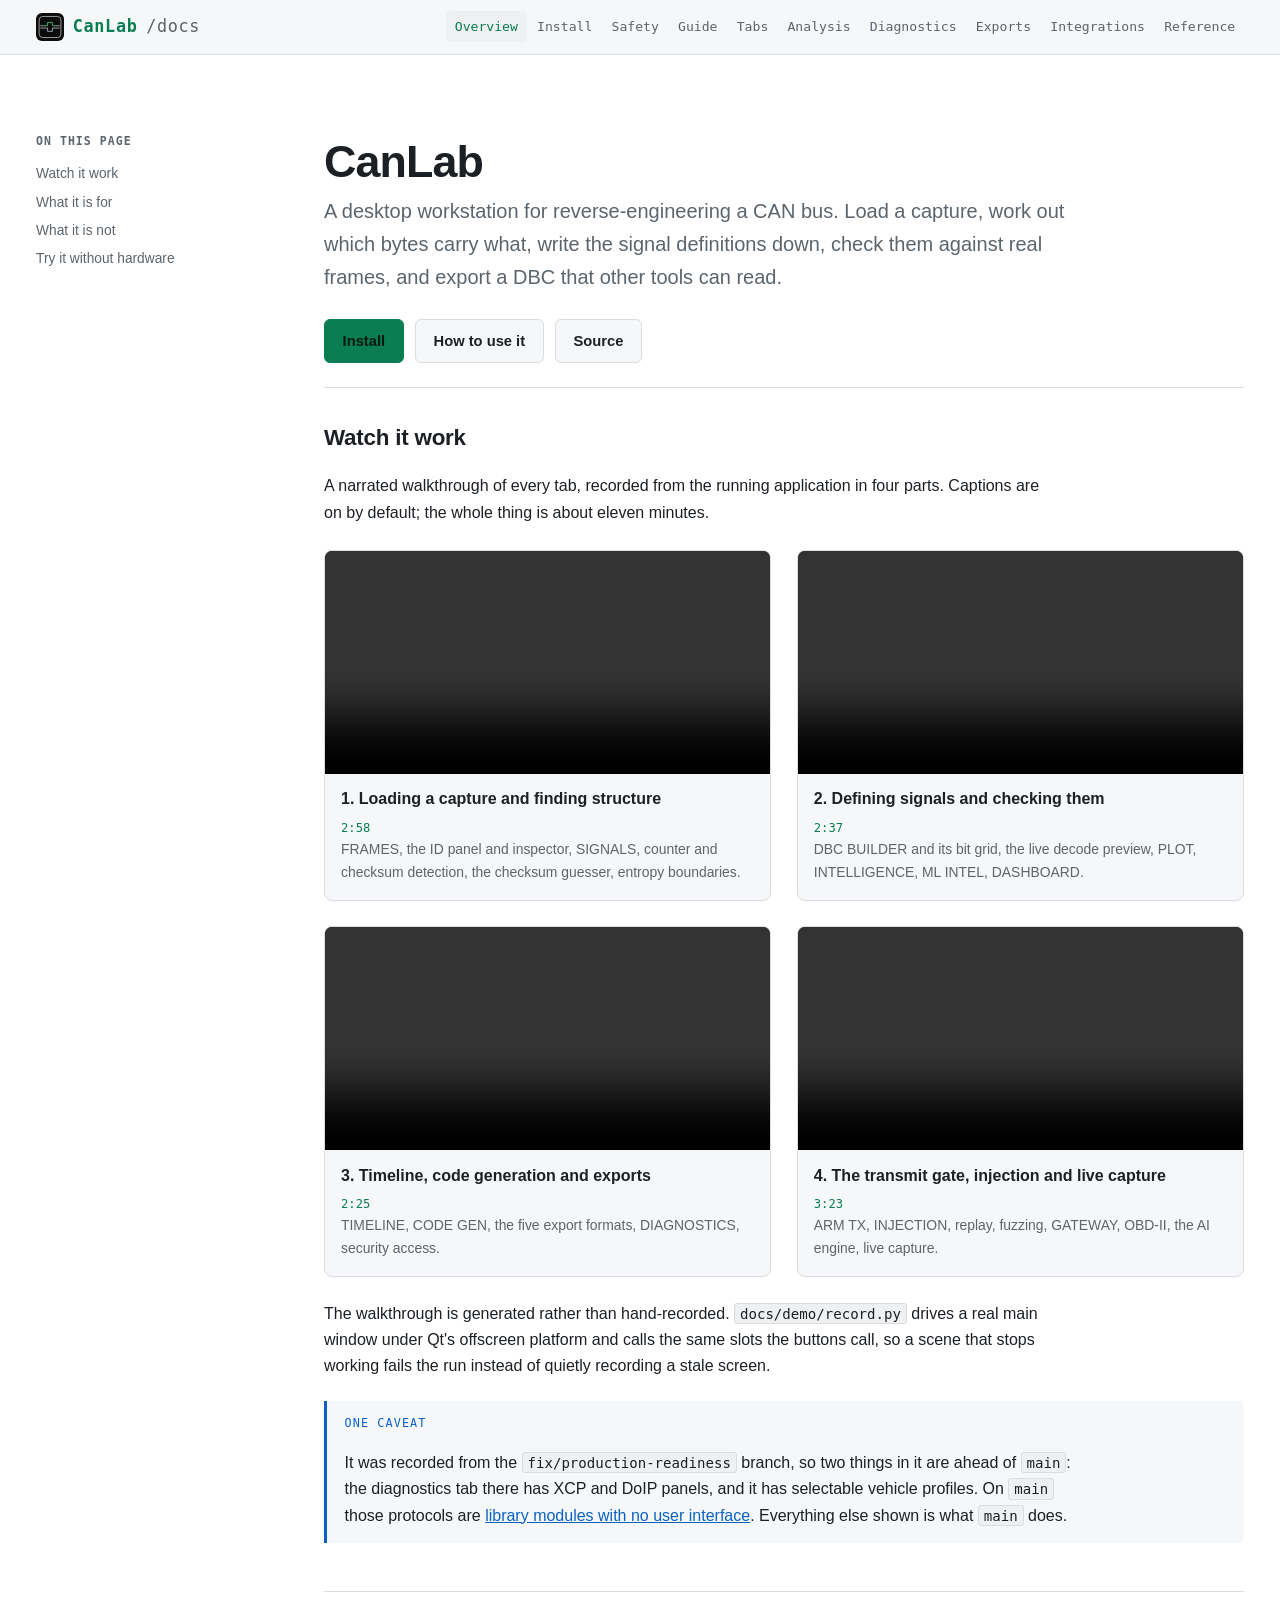
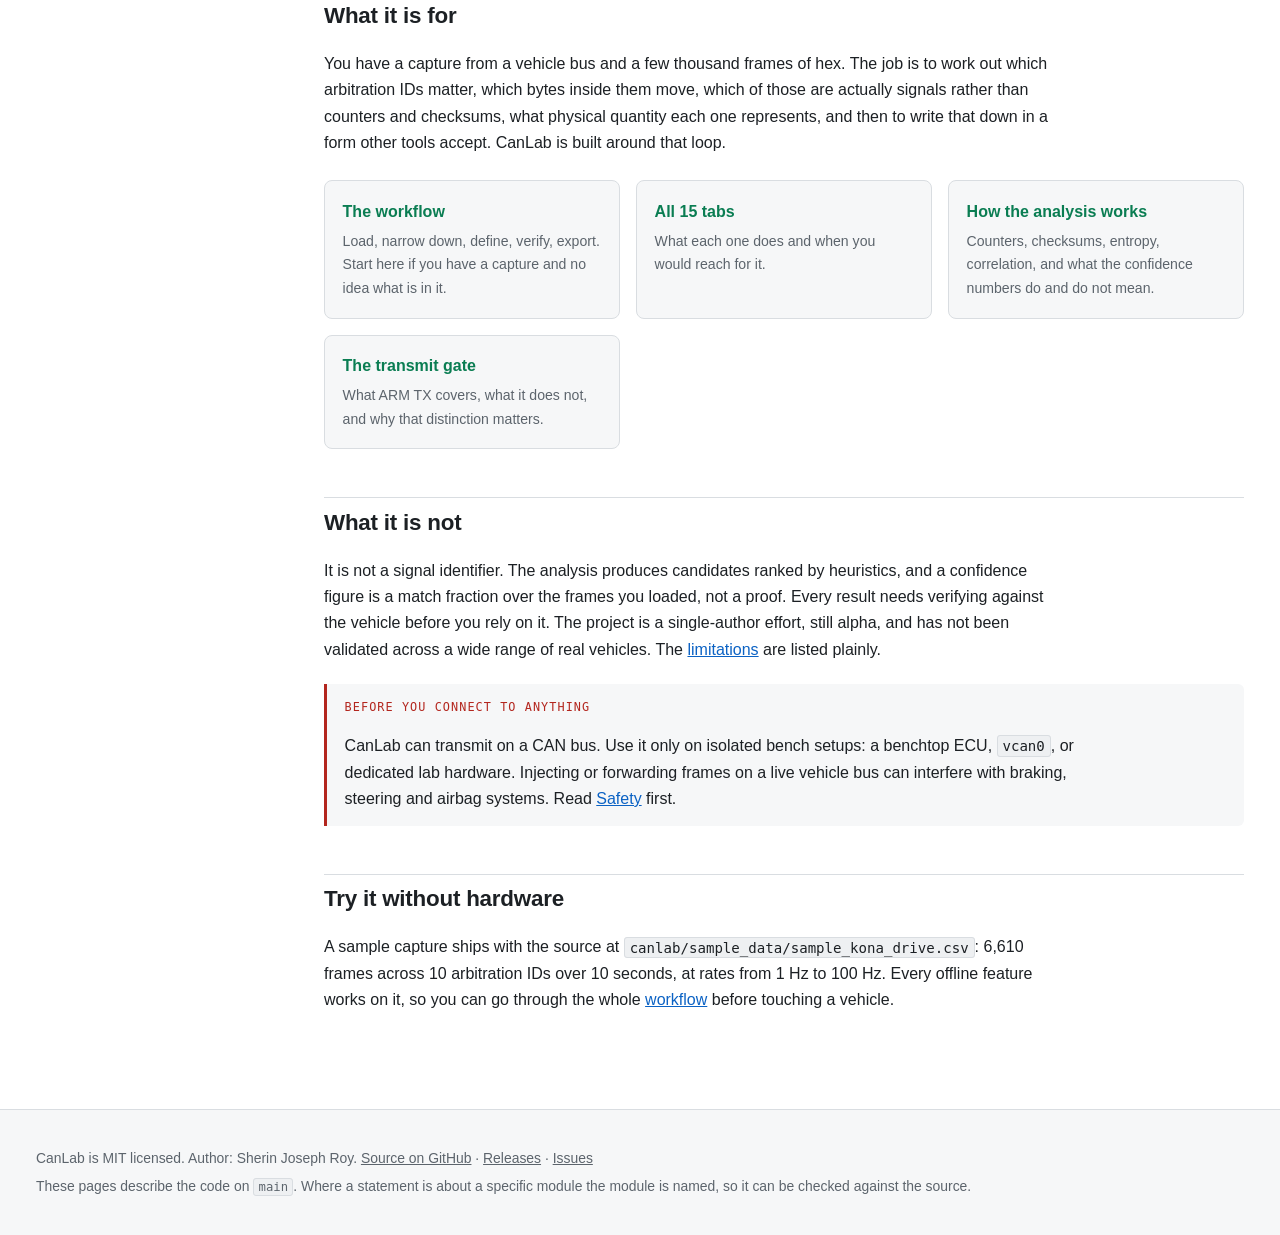
==== docs/index.html @ f18dfff3 "logo: the CanLab mark as app icon, site favicon and README header A differential pair inside a round" ====
<!doctype html>
<html lang="en">
<head>
<meta charset="utf-8">
<meta name="viewport" content="width=device-width, initial-scale=1">
<title>CanLab · CanLab</title>
<meta name="description" content="A desktop workstation for reverse-engineering a CAN bus: load a capture, find what the bytes mean, and export a DBC.">
<link rel="icon" href="assets/favicon.ico" sizes="16x16 24x24 32x32 48x48 64x64">
<link rel="icon" type="image/png" sizes="32x32" href="assets/favicon-32.png">
<link rel="icon" type="image/svg+xml" href="assets/favicon.svg">
<link rel="apple-touch-icon" href="assets/apple-touch-icon.png">
<link rel="stylesheet" href="assets/site.css">
</head>
<body>
<a class="skip" href="#main">Skip to content</a>
<header class="masthead">
  <div class="masthead-inner">
    <a class="brand" href="index.html"><img src="assets/logo.svg" alt="" width="28" height="28">CanLab<span>/docs</span></a>
    <nav aria-label="Sections"><a href="index.html" aria-current="page">Overview</a><a href="install.html">Install</a><a href="safety.html">Safety</a><a href="guide.html">Guide</a><a href="tabs.html">Tabs</a><a href="analysis.html">Analysis</a><a href="diagnostics.html">Diagnostics</a><a href="exports.html">Exports</a><a href="integrations.html">Integrations</a><a href="reference.html">Reference</a></nav>
  </div>
</header>
<div class="wrap">
  <div class="layout">
    <aside class="toc"><h2>On this page</h2><nav><a href="#watch-it-work">Watch it work</a><a href="#what-it-is-for">What it is for</a><a href="#what-it-is-not">What it is not</a><a href="#try-it-without-hardware">Try it without hardware</a></nav></aside>
    <main id="main">

<div class="hero">
  <h1>CanLab</h1>
  <p class="lede">A desktop workstation for reverse-engineering a CAN bus.
     Load a capture, work out which bytes carry what, write the signal
     definitions down, check them against real frames, and export a DBC that
     other tools can read.</p>
  <div class="cta">
    <a class="btn btn-primary" href="install.html">Install</a>
    <a class="btn" href="guide.html">How to use it</a>
    <a class="btn" href="https://github.com/Sherin-SEF-AI/CanLab">Source</a>
  </div>
</div>

<h2 id="watch-it-work">Watch it work</h2>
<p>A narrated walkthrough of every tab, recorded from the running application
   in four parts. Captions are on by default; the whole thing is about eleven
   minutes.</p>
<div class="video-grid"><div class="video-card">
  <video controls preload="metadata" poster="" playsinline>
    <source src="canlab-demo-part1-analysis.mp4" type="video/mp4">
    <track kind="captions" srclang="en" label="English" default
           src="canlab-demo-part1-analysis.vtt">
    Your browser cannot play this video.
    <a href="canlab-demo-part1-analysis.mp4">Download it instead</a>.
  </video>
  <div class="meta">
    <h3>1. Loading a capture and finding structure</h3>
    <p class="len">2:58</p>
    <p>FRAMES, the ID panel and inspector, SIGNALS, counter and checksum detection, the checksum guesser, entropy boundaries.</p>
  </div>
</div><div class="video-card">
  <video controls preload="metadata" poster="" playsinline>
    <source src="canlab-demo-part2-signals.mp4" type="video/mp4">
    <track kind="captions" srclang="en" label="English" default
           src="canlab-demo-part2-signals.vtt">
    Your browser cannot play this video.
    <a href="canlab-demo-part2-signals.mp4">Download it instead</a>.
  </video>
  <div class="meta">
    <h3>2. Defining signals and checking them</h3>
    <p class="len">2:37</p>
    <p>DBC BUILDER and its bit grid, the live decode preview, PLOT, INTELLIGENCE, ML INTEL, DASHBOARD.</p>
  </div>
</div><div class="video-card">
  <video controls preload="metadata" poster="" playsinline>
    <source src="canlab-demo-part3-outputs.mp4" type="video/mp4">
    <track kind="captions" srclang="en" label="English" default
           src="canlab-demo-part3-outputs.vtt">
    Your browser cannot play this video.
    <a href="canlab-demo-part3-outputs.mp4">Download it instead</a>.
  </video>
  <div class="meta">
    <h3>3. Timeline, code generation and exports</h3>
    <p class="len">2:25</p>
    <p>TIMELINE, CODE GEN, the five export formats, DIAGNOSTICS, security access.</p>
  </div>
</div><div class="video-card">
  <video controls preload="metadata" poster="" playsinline>
    <source src="canlab-demo-part4-transmitting.mp4" type="video/mp4">
    <track kind="captions" srclang="en" label="English" default
           src="canlab-demo-part4-transmitting.vtt">
    Your browser cannot play this video.
    <a href="canlab-demo-part4-transmitting.mp4">Download it instead</a>.
  </video>
  <div class="meta">
    <h3>4. The transmit gate, injection and live capture</h3>
    <p class="len">3:23</p>
    <p>ARM TX, INJECTION, replay, fuzzing, GATEWAY, OBD-II, the AI engine, live capture.</p>
  </div>
</div></div>
<p>The walkthrough is generated rather than hand-recorded.
   <code>docs/demo/record.py</code> drives a real main window under Qt's
   offscreen platform and calls the same slots the buttons call, so a scene
   that stops working fails the run instead of quietly recording a stale
   screen.</p>
<div class="note">
  <span class="callout-title">One caveat</span>
  <p>It was recorded from the <code>fix/production-readiness</code> branch, so
     two things in it are ahead of <code>main</code>: the diagnostics tab there
     has XCP and DoIP panels, and it has selectable vehicle profiles. On
     <code>main</code> those protocols are
     <a href="diagnostics.html#library-only-protocols">library modules with no
     user interface</a>. Everything else shown is what <code>main</code>
     does.</p>
</div>

<h2 id="what-it-is-for">What it is for</h2>
<p>You have a capture from a vehicle bus and a few thousand frames of hex. The
   job is to work out which arbitration IDs matter, which bytes inside them
   move, which of those are actually signals rather than counters and
   checksums, what physical quantity each one represents, and then to write
   that down in a form other tools accept. CanLab is built around that loop.</p>
<div class="cards">
  <a class="card" href="guide.html"><h3>The workflow</h3><p>Load, narrow down,
     define, verify, export. Start here if you have a capture and no idea what
     is in it.</p></a>
  <a class="card" href="tabs.html"><h3>All 15 tabs</h3><p>What each one does
     and when you would reach for it.</p></a>
  <a class="card" href="analysis.html"><h3>How the analysis works</h3>
     <p>Counters, checksums, entropy, correlation, and what the confidence
     numbers do and do not mean.</p></a>
  <a class="card" href="safety.html"><h3>The transmit gate</h3><p>What ARM TX
     covers, what it does not, and why that distinction matters.</p></a>
</div>

<h2 id="what-it-is-not">What it is not</h2>
<p>It is not a signal identifier. The analysis produces candidates ranked by
   heuristics, and a confidence figure is a match fraction over the frames you
   loaded, not a proof. Every result needs verifying against the vehicle before
   you rely on it. The project is a single-author effort, still alpha, and has
   not been validated across a wide range of real vehicles. The
   <a href="reference.html#limitations">limitations</a> are listed plainly.</p>

<div class="danger">
  <span class="callout-title">Before you connect to anything</span>
  <p>CanLab can transmit on a CAN bus. Use it only on isolated bench setups: a
     benchtop ECU, <code>vcan0</code>, or dedicated lab hardware. Injecting or
     forwarding frames on a live vehicle bus can interfere with braking,
     steering and airbag systems. Read <a href="safety.html">Safety</a>
     first.</p>
</div>

<h2 id="try-it-without-hardware">Try it without hardware</h2>
<p>A sample capture ships with the source at
   <code>canlab/sample_data/sample_kona_drive.csv</code>: 6,610 frames across
   10 arbitration IDs over 10 seconds, at rates from 1 Hz to 100 Hz. Every
   offline feature works on it, so you can go through the whole
   <a href="guide.html">workflow</a> before touching a vehicle.</p>

    </main>
  </div>
</div>
<footer>
  <div class="wrap">
    <p>CanLab is MIT licensed. Author: Sherin Joseph Roy.
       <a href="https://github.com/Sherin-SEF-AI/CanLab">Source on GitHub</a> ·
       <a href="https://github.com/Sherin-SEF-AI/CanLab/releases">Releases</a> ·
       <a href="https://github.com/Sherin-SEF-AI/CanLab/issues">Issues</a></p>
    <p>These pages describe the code on <code>main</code>. Where a statement is
       about a specific module the module is named, so it can be checked
       against the source.</p>
  </div>
</footer>
</body>
</html>
---- docs/assets/site.css ----
/* CanLab documentation site.
   Dark first, because the application is, with a light variant for anyone
   whose system asks for one. Generated pages; edit docs/site_src/build_site.py. */

:root {
  --bg:        #0d0d0d;
  --panel:     #141414;
  --panel-2:   #1a1a1a;
  --border:    #2a2a2a;
  --text:      #d8d8d8;
  --dim:       #8a8a8a;
  --green:     #00ff99;
  --amber:     #ffb000;
  --red:       #ff5555;
  --link:      #6fd7ff;
  --mono: ui-monospace, "SF Mono", "DejaVu Sans Mono", "Courier New", monospace;
  --sans: -apple-system, BlinkMacSystemFont, "Segoe UI", Roboto, "Helvetica Neue", Arial, sans-serif;
  --measure: 46rem;
}

@media (prefers-color-scheme: light) {
  :root {
    --bg:      #ffffff;
    --panel:   #f6f7f8;
    --panel-2: #eef0f2;
    --border:  #d9dde1;
    --text:    #1c2024;
    --dim:     #5c646c;
    --green:   #0a7d52;
    --amber:   #8a5a00;
    --red:     #b3261e;
    --link:    #0b62c4;
  }
}

* { box-sizing: border-box; }

html { scroll-behavior: smooth; }
@media (prefers-reduced-motion: reduce) { html { scroll-behavior: auto; } }

body {
  margin: 0;
  background: var(--bg);
  color: var(--text);
  font-family: var(--sans);
  font-size: 16px;
  line-height: 1.65;
  -webkit-text-size-adjust: 100%;
}

/* ── Skip link ─────────────────────────────────────────────────────────── */
.skip {
  position: absolute; left: -9999px; top: 0;
  background: var(--green); color: #000; padding: .6rem 1rem; z-index: 100;
}
.skip:focus { left: 0; }

/* ── Masthead ──────────────────────────────────────────────────────────── */
.masthead {
  border-bottom: 1px solid var(--border);
  background: var(--panel);
  position: sticky; top: 0; z-index: 20;
}
.masthead-inner {
  max-width: 78rem; margin: 0 auto;
  display: flex; align-items: center; gap: 1rem; flex-wrap: wrap;
  padding: .7rem 1.25rem;
}
.brand {
  font-family: var(--mono); font-weight: 700; font-size: 1.05rem;
  color: var(--green); text-decoration: none; letter-spacing: .04em;
}
.brand { display: inline-flex; align-items: center; gap: .55rem; }
.brand img { border-radius: 6px; display: block; }
.brand span { color: var(--dim); font-weight: 400; }
.masthead nav { display: flex; gap: .1rem; flex-wrap: wrap; margin-left: auto; }
.masthead nav a {
  color: var(--dim); text-decoration: none;
  font-size: .82rem; font-family: var(--mono);
  padding: .3rem .55rem; border-radius: 4px; white-space: nowrap;
}
.masthead nav a:hover { color: var(--text); background: var(--panel-2); }
.masthead nav a[aria-current="page"] { color: var(--green); background: var(--panel-2); }

/* ── Layout ────────────────────────────────────────────────────────────── */
.wrap { max-width: 78rem; margin: 0 auto; padding: 0 1.25rem; }
.layout { display: grid; grid-template-columns: 15rem minmax(0, 1fr); gap: 3rem; align-items: start; }
@media (max-width: 60rem) { .layout { grid-template-columns: 1fr; gap: 1rem; } }

.toc {
  position: sticky; top: 4.2rem; padding: 2rem 0;
  font-size: .86rem; max-height: calc(100vh - 5rem); overflow-y: auto;
}
@media (max-width: 60rem) {
  .toc { position: static; max-height: none; padding: 1rem 0 0; border-bottom: 1px solid var(--border); }
}
.toc h2 {
  font-size: .72rem; text-transform: uppercase; letter-spacing: .09em;
  color: var(--dim); margin: 0 0 .6rem; font-family: var(--mono);
}
.toc a { display: block; color: var(--dim); text-decoration: none; padding: .18rem 0; }
.toc a:hover { color: var(--green); }

main { padding: 2rem 0 5rem; min-width: 0; }

/* ── Type ──────────────────────────────────────────────────────────────── */
h1 { font-size: 2.1rem; line-height: 1.2; margin: 0 0 .4rem; letter-spacing: -.02em; }
h2 {
  font-size: 1.4rem; margin: 3rem 0 .8rem; padding-top: .4rem;
  border-top: 1px solid var(--border); letter-spacing: -.01em;
}
h2:first-of-type { border-top: none; margin-top: 1.6rem; }
h3 { font-size: 1.05rem; margin: 1.8rem 0 .5rem; }
p, li { max-width: var(--measure); }
.lede { font-size: 1.12rem; color: var(--dim); max-width: var(--measure); margin: 0 0 1.6rem; }
a { color: var(--link); }
a:hover { text-decoration-thickness: 2px; }
code {
  font-family: var(--mono); font-size: .88em;
  background: var(--panel-2); padding: .12em .35em; border-radius: 3px;
  border: 1px solid var(--border); word-break: break-word;
}
pre {
  background: var(--panel); border: 1px solid var(--border); border-radius: 6px;
  padding: .9rem 1.1rem; overflow-x: auto; font-size: .86rem; line-height: 1.55;
}
pre code { background: none; border: none; padding: 0; font-size: inherit; }
kbd {
  font-family: var(--mono); font-size: .82em; background: var(--panel-2);
  border: 1px solid var(--border); border-bottom-width: 2px;
  border-radius: 4px; padding: .1em .4em;
}

/* ── Tables ────────────────────────────────────────────────────────────── */
.table-scroll { overflow-x: auto; margin: 1rem 0; }
table { border-collapse: collapse; width: 100%; font-size: .9rem; }
th, td { text-align: left; padding: .55rem .7rem; border-bottom: 1px solid var(--border); vertical-align: top; }
th { color: var(--dim); font-weight: 600; font-size: .78rem; text-transform: uppercase; letter-spacing: .05em; white-space: nowrap; }
tbody tr:hover { background: var(--panel); }
td code { white-space: nowrap; }

/* ── Callouts ──────────────────────────────────────────────────────────── */
.note, .warn, .danger {
  border-left: 3px solid var(--border); background: var(--panel);
  padding: .85rem 1.1rem; margin: 1.3rem 0; border-radius: 0 6px 6px 0;
}
.note   { border-left-color: var(--link); }
.warn   { border-left-color: var(--amber); }
.danger { border-left-color: var(--red); }
.note > :first-child, .warn > :first-child, .danger > :first-child { margin-top: 0; }
.note > :last-child, .warn > :last-child, .danger > :last-child { margin-bottom: 0; }
.callout-title {
  font-family: var(--mono); font-size: .74rem; text-transform: uppercase;
  letter-spacing: .09em; display: block; margin-bottom: .35rem;
}
.note .callout-title   { color: var(--link); }
.warn .callout-title   { color: var(--amber); }
.danger .callout-title { color: var(--red); }

/* ── Hero ──────────────────────────────────────────────────────────────── */
.hero { padding: 3rem 0 1rem; border-bottom: 1px solid var(--border); }
.hero h1 { font-size: 2.8rem; }
@media (max-width: 40rem) { .hero h1 { font-size: 2rem; } }
.hero .lede { font-size: 1.25rem; max-width: 48rem; }
.badges { display: flex; gap: .4rem; flex-wrap: wrap; margin: 1.2rem 0; }
.badges img { height: 20px; }
.cta { display: flex; gap: .7rem; flex-wrap: wrap; margin: 1.6rem 0 .5rem; }
.btn {
  display: inline-block; padding: .55rem 1.1rem; border-radius: 6px;
  text-decoration: none; font-size: .92rem; font-weight: 600;
  border: 1px solid var(--border); color: var(--text); background: var(--panel);
}
.btn:hover { border-color: var(--green); color: var(--green); }
.btn-primary { background: var(--green); color: #041a11; border-color: var(--green); }
.btn-primary:hover { filter: brightness(1.1); color: #041a11; }

/* ── Media ─────────────────────────────────────────────────────────────── */
figure { margin: 1.5rem 0; }
video, img { max-width: 100%; height: auto; display: block; border-radius: 6px; }
video { background: #000; border: 1px solid var(--border); width: 100%; }
figcaption { font-size: .85rem; color: var(--dim); margin-top: .5rem; max-width: var(--measure); }

.video-grid { display: grid; grid-template-columns: repeat(auto-fit, minmax(21rem, 1fr)); gap: 1.6rem; margin: 1.5rem 0; }
@media (max-width: 46rem) { .video-grid { grid-template-columns: 1fr; } }
.video-card { border: 1px solid var(--border); border-radius: 8px; overflow: hidden; background: var(--panel); }
.video-card video { border: none; border-radius: 0; }
.video-card .meta { padding: .8rem 1rem 1rem; }
.video-card h3 { margin: 0 0 .3rem; font-size: 1rem; }
.video-card p { font-size: .87rem; color: var(--dim); margin: 0; max-width: none; }
.video-card .len { font-family: var(--mono); font-size: .76rem; color: var(--green); }

/* ── Cards ─────────────────────────────────────────────────────────────── */
.cards { display: grid; grid-template-columns: repeat(auto-fit, minmax(15rem, 1fr)); gap: 1rem; margin: 1.5rem 0; }
.card {
  border: 1px solid var(--border); border-radius: 8px; padding: 1.1rem;
  background: var(--panel); text-decoration: none; color: inherit; display: block;
}
.card:hover { border-color: var(--green); }
.card h3 { margin: 0 0 .3rem; font-size: 1rem; color: var(--green); }
.card p { margin: 0; font-size: .88rem; color: var(--dim); max-width: none; }

/* ── Steps ─────────────────────────────────────────────────────────────── */
ol.steps { counter-reset: step; list-style: none; padding: 0; }
ol.steps > li {
  counter-increment: step; position: relative;
  padding: 0 0 1.4rem 2.6rem; margin: 0;
  border-left: 1px solid var(--border); max-width: none;
}
ol.steps > li:last-child { border-left-color: transparent; padding-bottom: 0; }
ol.steps > li::before {
  content: counter(step); position: absolute; left: -.85rem; top: 0;
  width: 1.7rem; height: 1.7rem; border-radius: 50%;
  background: var(--panel-2); border: 1px solid var(--border); color: var(--green);
  font-family: var(--mono); font-size: .8rem; display: grid; place-items: center;
}
ol.steps > li > :first-child { margin-top: 0; }
ol.steps h3 { margin-top: 0; }

/* ── Footer ────────────────────────────────────────────────────────────── */
footer {
  border-top: 1px solid var(--border); background: var(--panel);
  padding: 2rem 0; font-size: .87rem; color: var(--dim);
}
footer a { color: var(--dim); }
footer .wrap > p { max-width: none; margin: .3rem 0; }

.status {
  font-family: var(--mono); font-size: .76rem; color: var(--amber);
  border: 1px solid var(--amber); border-radius: 4px; padding: .1rem .45rem;
  display: inline-block; vertical-align: middle;
}
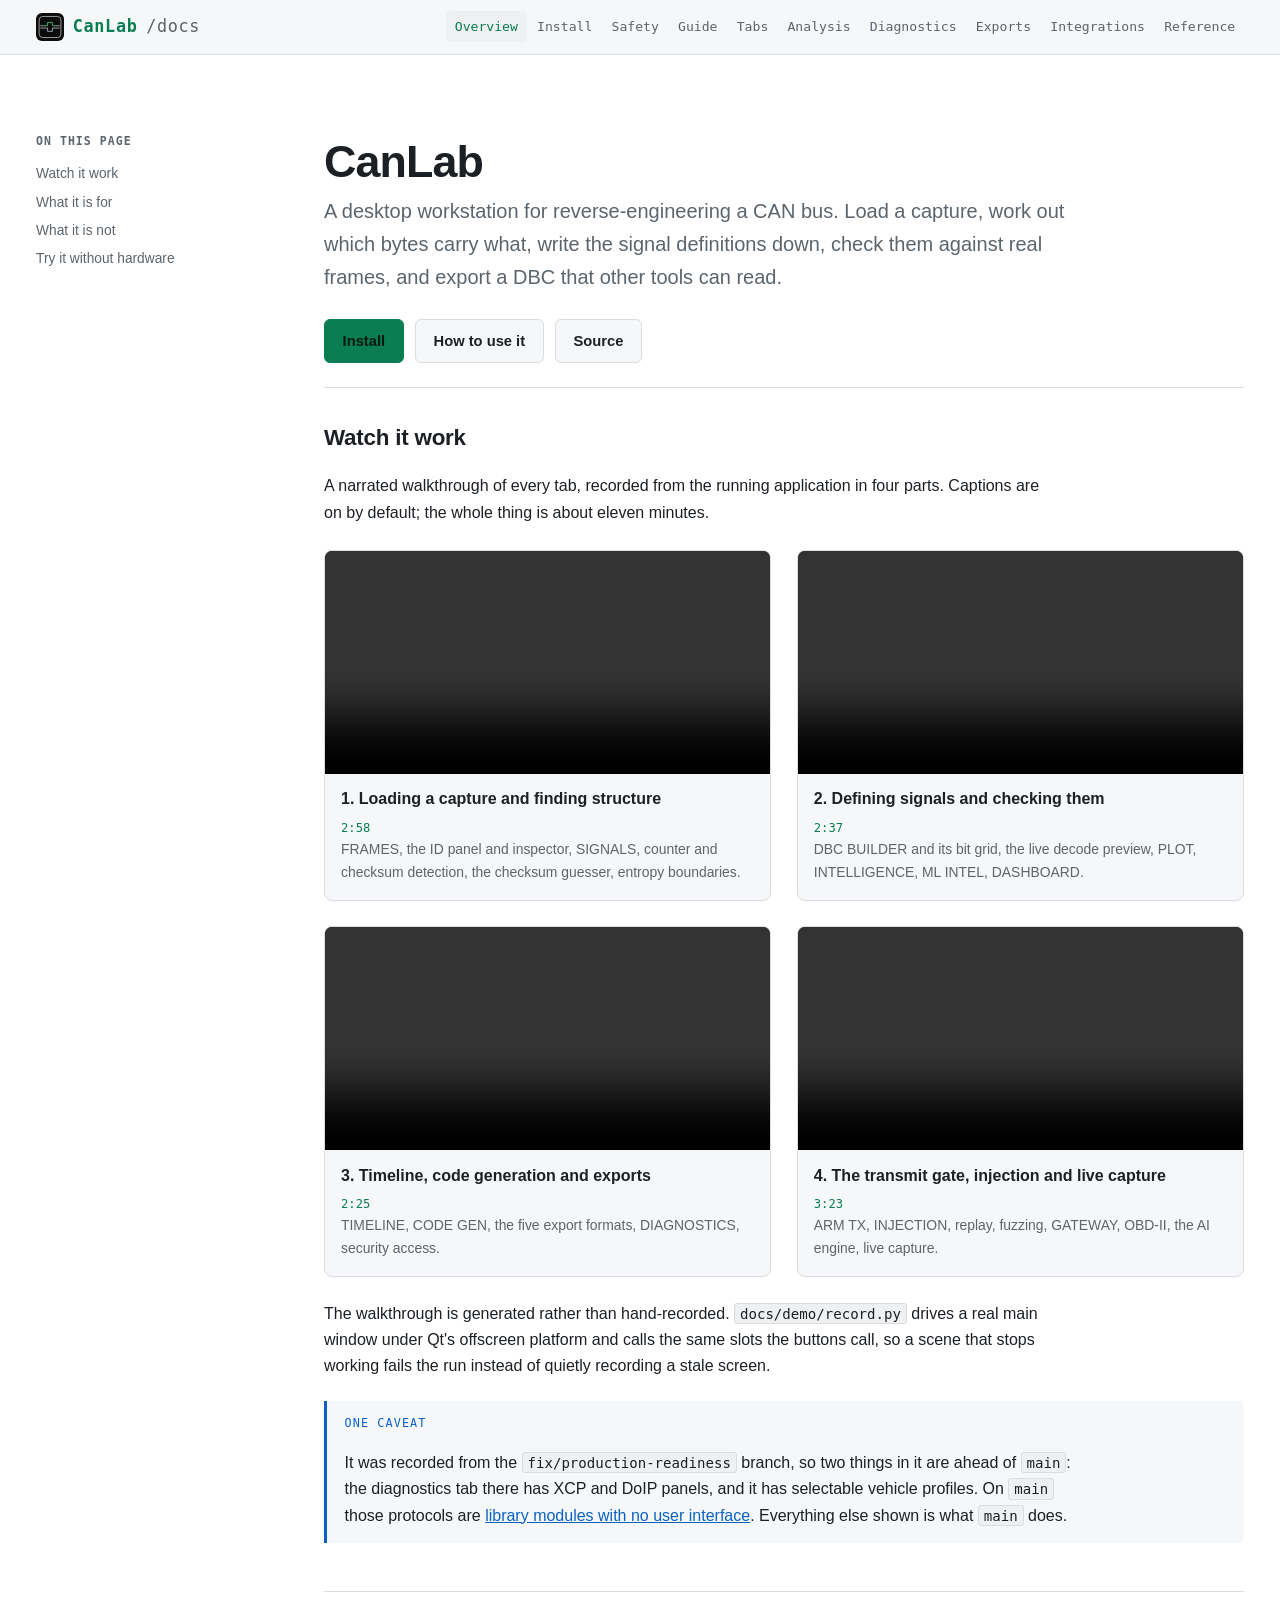
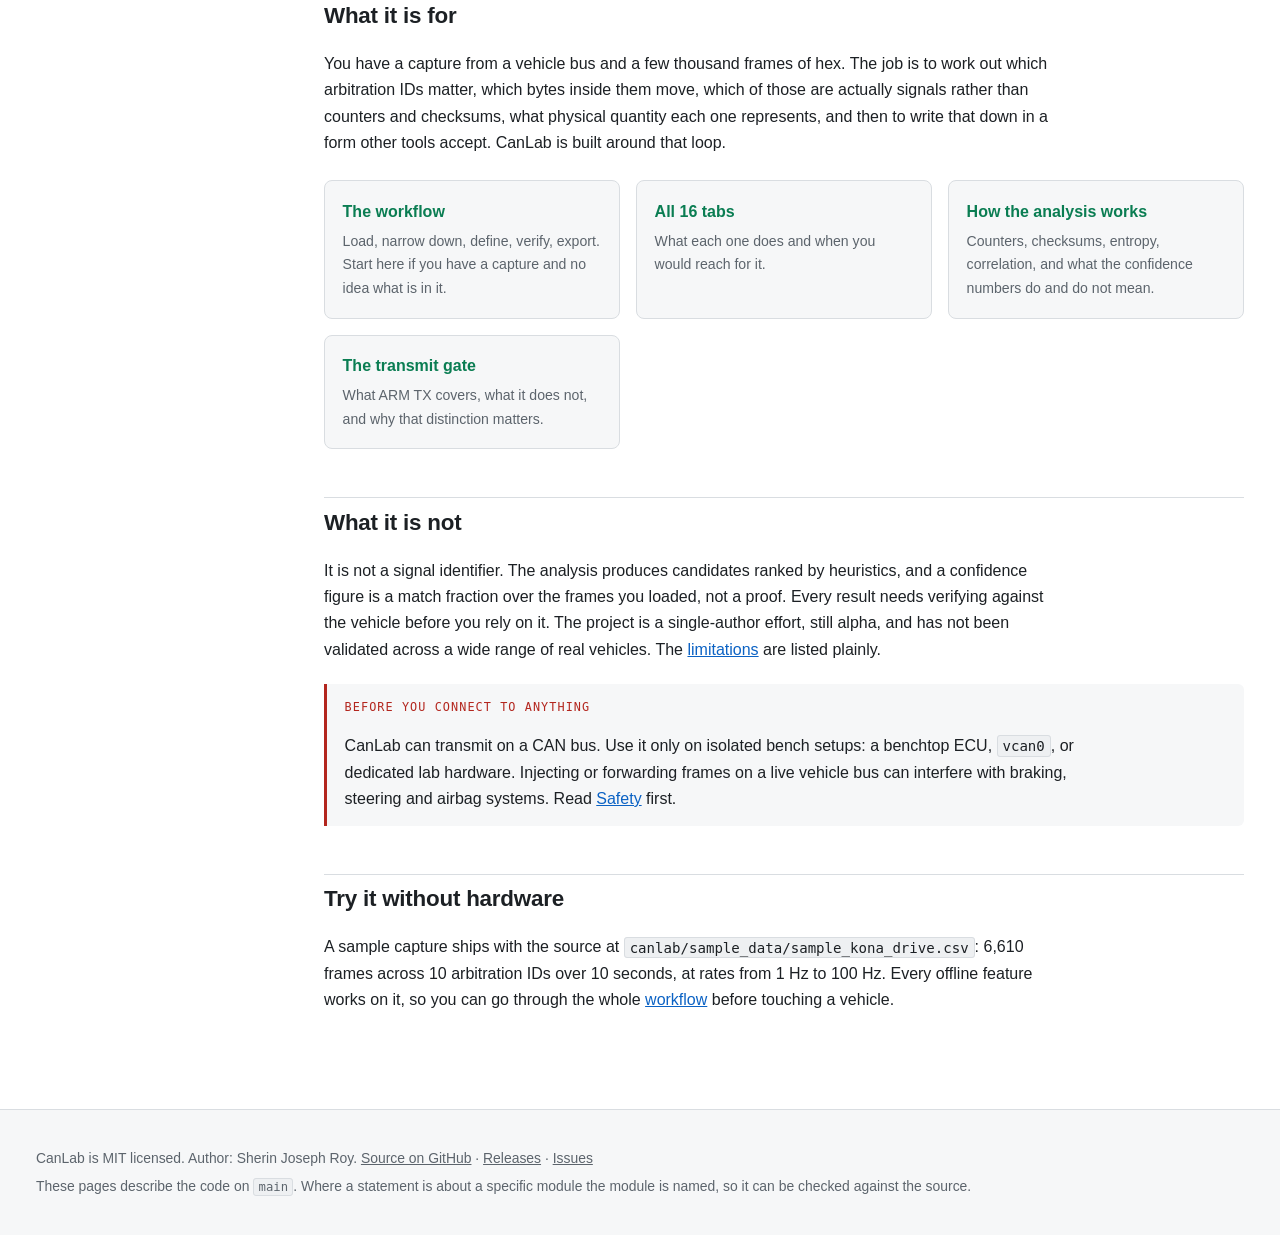
==== commit 4a10d273: "docs: bring the documentation site up to the current feature set The site still described fifteen ta" ====
--- a/docs/index.html
+++ b/docs/index.html
@@ -120,7 +120,7 @@
   <a class="card" href="guide.html"><h3>The workflow</h3><p>Load, narrow down,
      define, verify, export. Start here if you have a capture and no idea what
      is in it.</p></a>
-  <a class="card" href="tabs.html"><h3>All 15 tabs</h3><p>What each one does
+  <a class="card" href="tabs.html"><h3>All 16 tabs</h3><p>What each one does
      and when you would reach for it.</p></a>
   <a class="card" href="analysis.html"><h3>How the analysis works</h3>
      <p>Counters, checksums, entropy, correlation, and what the confidence
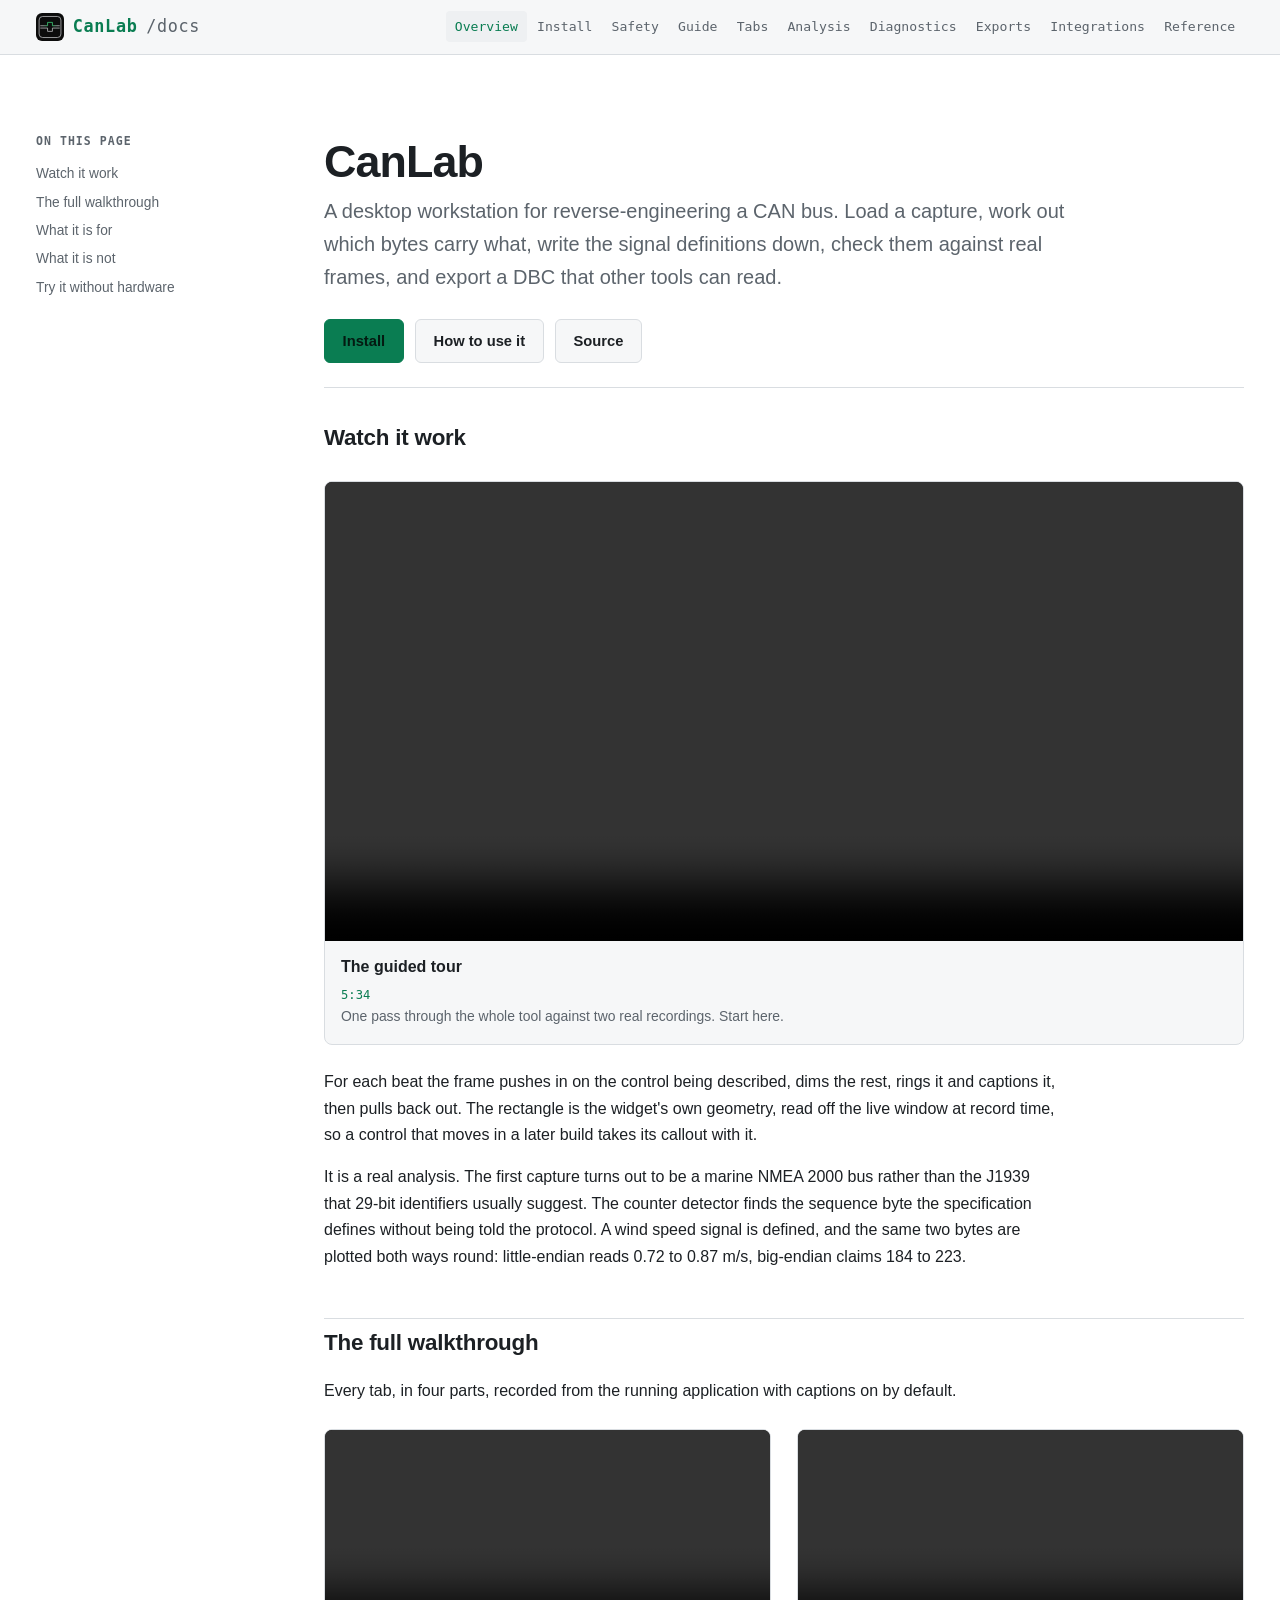
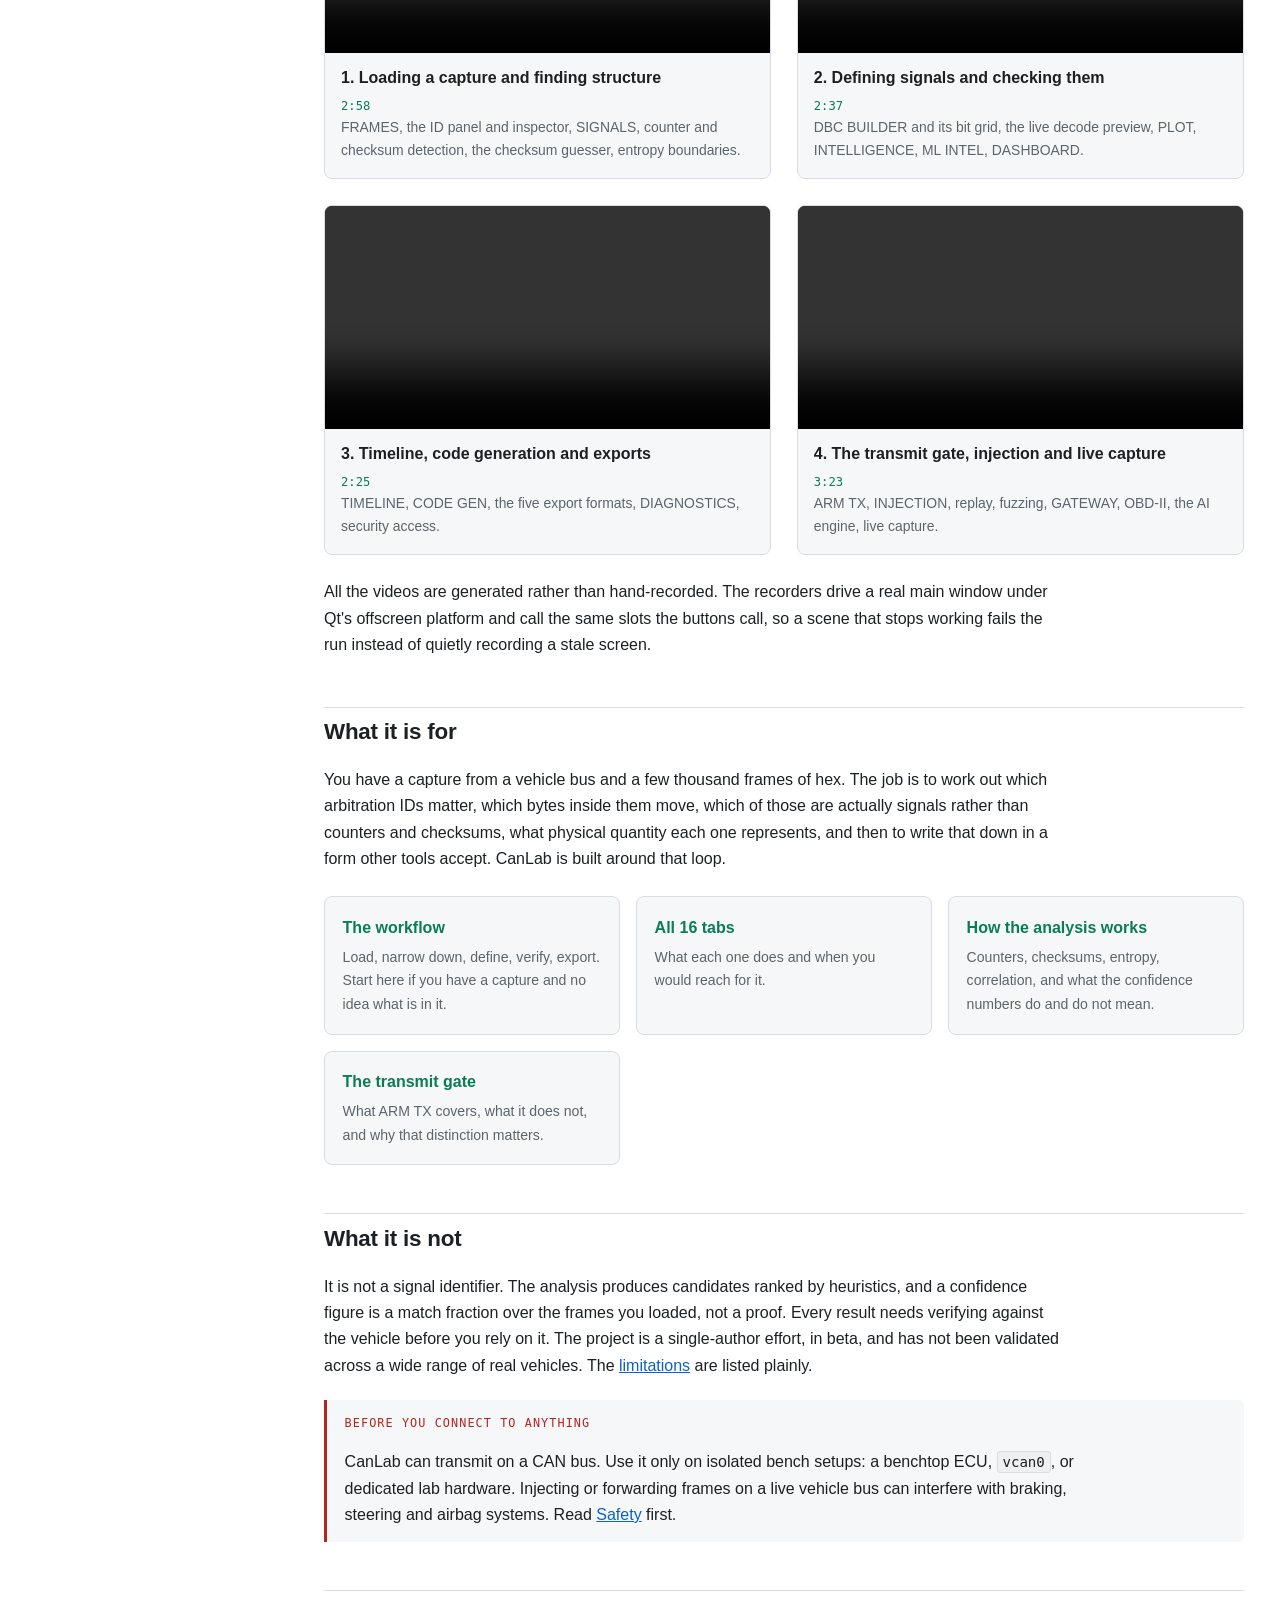
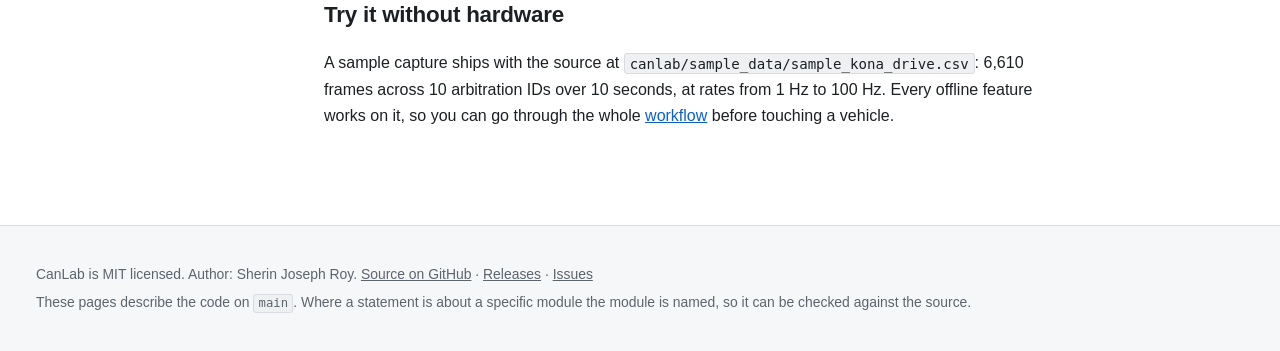
==== commit 85d10720: "docs: a guided tour that points at things, and the README and site brought up to date The tour is on" ====
--- a/docs/index.html
+++ b/docs/index.html
@@ -21,7 +21,7 @@
 </header>
 <div class="wrap">
   <div class="layout">
-    <aside class="toc"><h2>On this page</h2><nav><a href="#watch-it-work">Watch it work</a><a href="#what-it-is-for">What it is for</a><a href="#what-it-is-not">What it is not</a><a href="#try-it-without-hardware">Try it without hardware</a></nav></aside>
+    <aside class="toc"><h2>On this page</h2><nav><a href="#watch-it-work">Watch it work</a><a href="#the-full-walkthrough">The full walkthrough</a><a href="#what-it-is-for">What it is for</a><a href="#what-it-is-not">What it is not</a><a href="#try-it-without-hardware">Try it without hardware</a></nav></aside>
     <main id="main">
 
 <div class="hero">
@@ -38,9 +38,35 @@
 </div>
 
 <h2 id="watch-it-work">Watch it work</h2>
-<p>A narrated walkthrough of every tab, recorded from the running application
-   in four parts. Captions are on by default; the whole thing is about eleven
-   minutes.</p>
+<div class="video-card video-feature">
+  <video controls preload="metadata" playsinline>
+    <source src="canlab-tour.mp4" type="video/mp4">
+    <track kind="captions" srclang="en" label="English" default
+           src="canlab-tour.vtt">
+    Your browser cannot play this video.
+    <a href="canlab-tour.mp4">Download it instead</a>.
+  </video>
+  <div class="meta">
+    <h3>The guided tour</h3>
+    <p class="len">5:34</p>
+    <p>One pass through the whole tool against two real recordings. Start
+       here.</p>
+  </div>
+</div>
+<p>For each beat the frame pushes in on the control being described, dims the
+   rest, rings it and captions it, then pulls back out. The rectangle is the
+   widget's own geometry, read off the live window at record time, so a control
+   that moves in a later build takes its callout with it.</p>
+<p>It is a real analysis. The first capture turns out to be a marine NMEA 2000
+   bus rather than the J1939 that 29-bit identifiers usually suggest. The
+   counter detector finds the sequence byte the specification defines without
+   being told the protocol. A wind speed signal is defined, and the same two
+   bytes are plotted both ways round: little-endian reads 0.72 to 0.87 m/s,
+   big-endian claims 184 to 223.</p>
+
+<h2 id="the-full-walkthrough">The full walkthrough</h2>
+<p>Every tab, in four parts, recorded from the running application with
+   captions on by default.</p>
 <div class="video-grid"><div class="video-card">
   <video controls preload="metadata" poster="" playsinline>
     <source src="canlab-demo-part1-analysis.mp4" type="video/mp4">
@@ -94,21 +120,10 @@
     <p>ARM TX, INJECTION, replay, fuzzing, GATEWAY, OBD-II, the AI engine, live capture.</p>
   </div>
 </div></div>
-<p>The walkthrough is generated rather than hand-recorded.
-   <code>docs/demo/record.py</code> drives a real main window under Qt's
-   offscreen platform and calls the same slots the buttons call, so a scene
-   that stops working fails the run instead of quietly recording a stale
-   screen.</p>
-<div class="note">
-  <span class="callout-title">One caveat</span>
-  <p>It was recorded from the <code>fix/production-readiness</code> branch, so
-     two things in it are ahead of <code>main</code>: the diagnostics tab there
-     has XCP and DoIP panels, and it has selectable vehicle profiles. On
-     <code>main</code> those protocols are
-     <a href="diagnostics.html#library-only-protocols">library modules with no
-     user interface</a>. Everything else shown is what <code>main</code>
-     does.</p>
-</div>
+<p>All the videos are generated rather than hand-recorded. The recorders drive
+   a real main window under Qt's offscreen platform and call the same slots the
+   buttons call, so a scene that stops working fails the run instead of quietly
+   recording a stale screen.</p>
 
 <h2 id="what-it-is-for">What it is for</h2>
 <p>You have a capture from a vehicle bus and a few thousand frames of hex. The
@@ -133,7 +148,7 @@
 <p>It is not a signal identifier. The analysis produces candidates ranked by
    heuristics, and a confidence figure is a match fraction over the frames you
    loaded, not a proof. Every result needs verifying against the vehicle before
-   you rely on it. The project is a single-author effort, still alpha, and has
+   you rely on it. The project is a single-author effort, in beta, and has
    not been validated across a wide range of real vehicles. The
    <a href="reference.html#limitations">limitations</a> are listed plainly.</p>
 
--- a/docs/assets/site.css
+++ b/docs/assets/site.css
@@ -185,6 +185,8 @@
 .video-card { border: 1px solid var(--border); border-radius: 8px; overflow: hidden; background: var(--panel); }
 .video-card video { border: none; border-radius: 0; }
 .video-card .meta { padding: .8rem 1rem 1rem; }
+.video-feature { margin: 1.5rem 0; }
+.video-feature video { width: 100%; display: block; }
 .video-card h3 { margin: 0 0 .3rem; font-size: 1rem; }
 .video-card p { font-size: .87rem; color: var(--dim); margin: 0; max-width: none; }
 .video-card .len { font-family: var(--mono); font-size: .76rem; color: var(--green); }
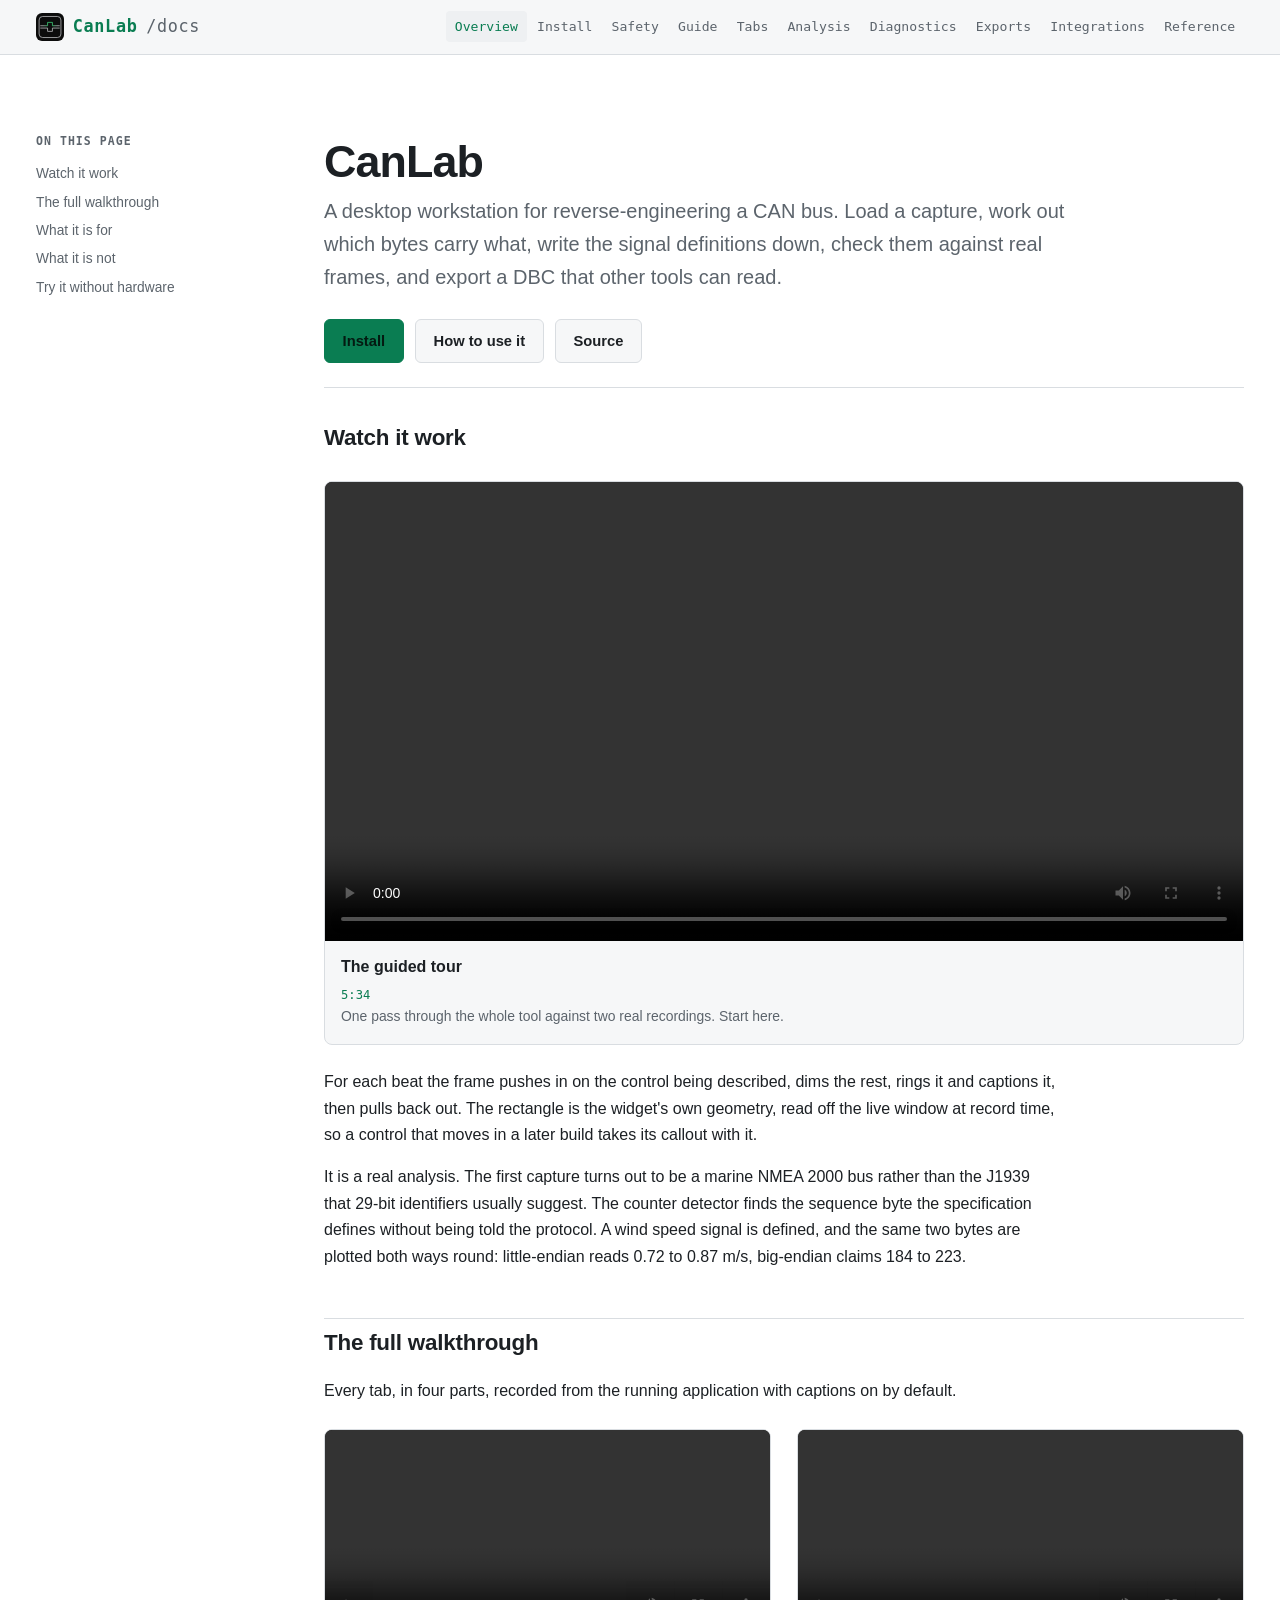
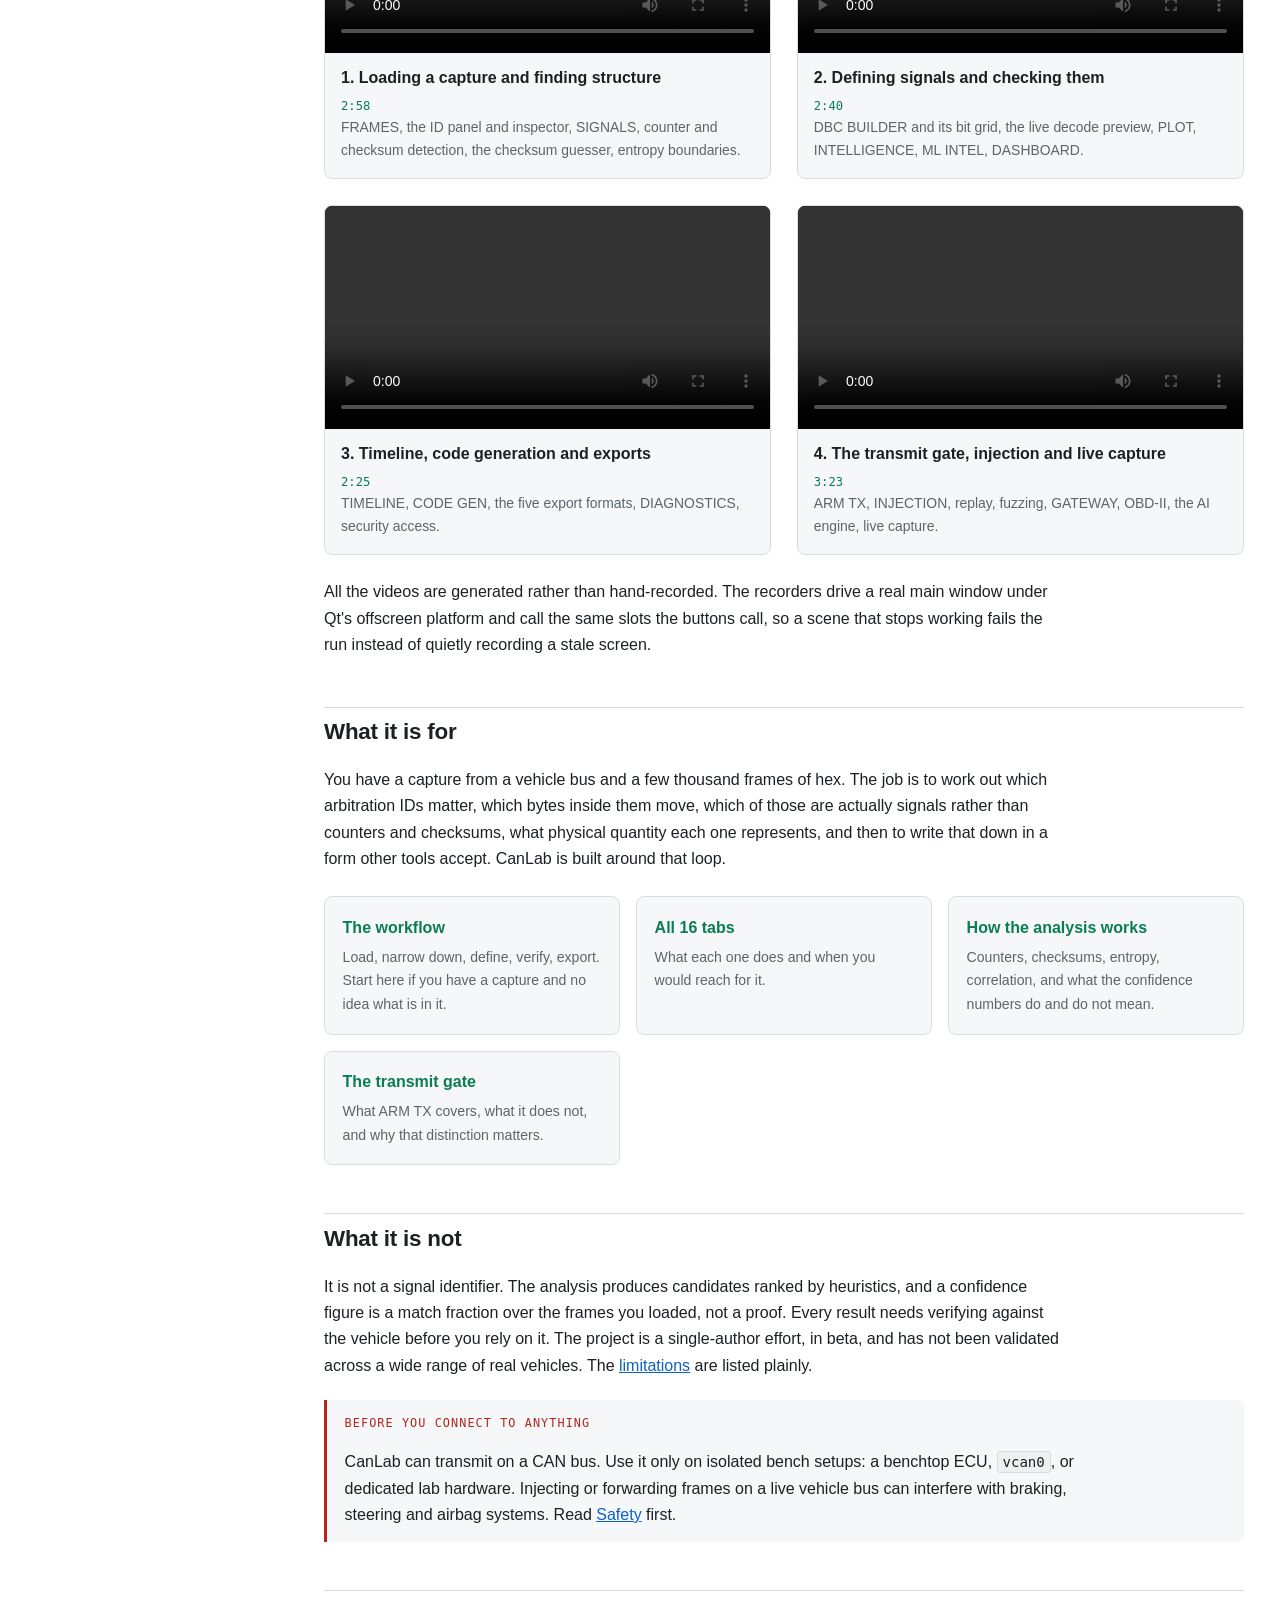
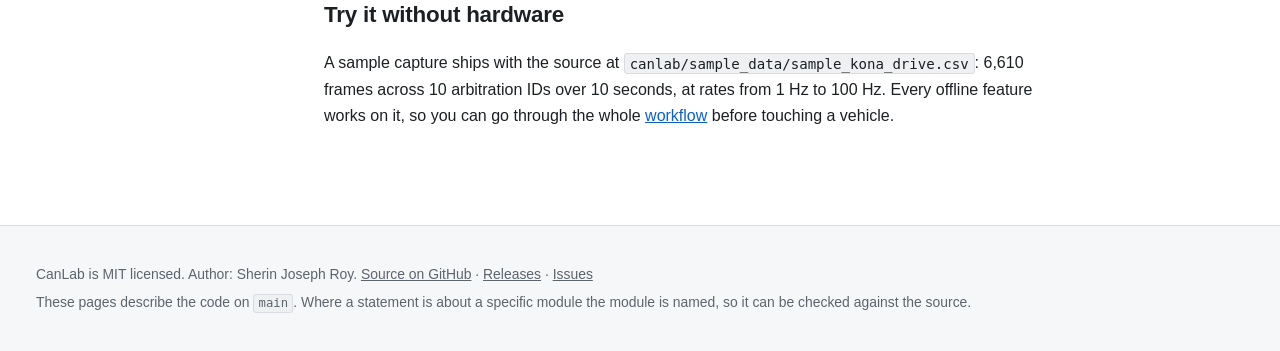
==== commit 5a59b43b: "release: v2.0.0, with every video re-recorded on the current interface Preparing the release showed " ====
--- a/docs/index.html
+++ b/docs/index.html
@@ -41,7 +41,7 @@
 <div class="video-card video-feature">
   <video controls preload="metadata" playsinline>
     <source src="canlab-tour.mp4" type="video/mp4">
-    <track kind="captions" srclang="en" label="English" default
+    <track kind="captions" srclang="en" label="Narration"
            src="canlab-tour.vtt">
     Your browser cannot play this video.
     <a href="canlab-tour.mp4">Download it instead</a>.
@@ -90,7 +90,7 @@
   </video>
   <div class="meta">
     <h3>2. Defining signals and checking them</h3>
-    <p class="len">2:37</p>
+    <p class="len">2:40</p>
     <p>DBC BUILDER and its bit grid, the live decode preview, PLOT, INTELLIGENCE, ML INTEL, DASHBOARD.</p>
   </div>
 </div><div class="video-card">
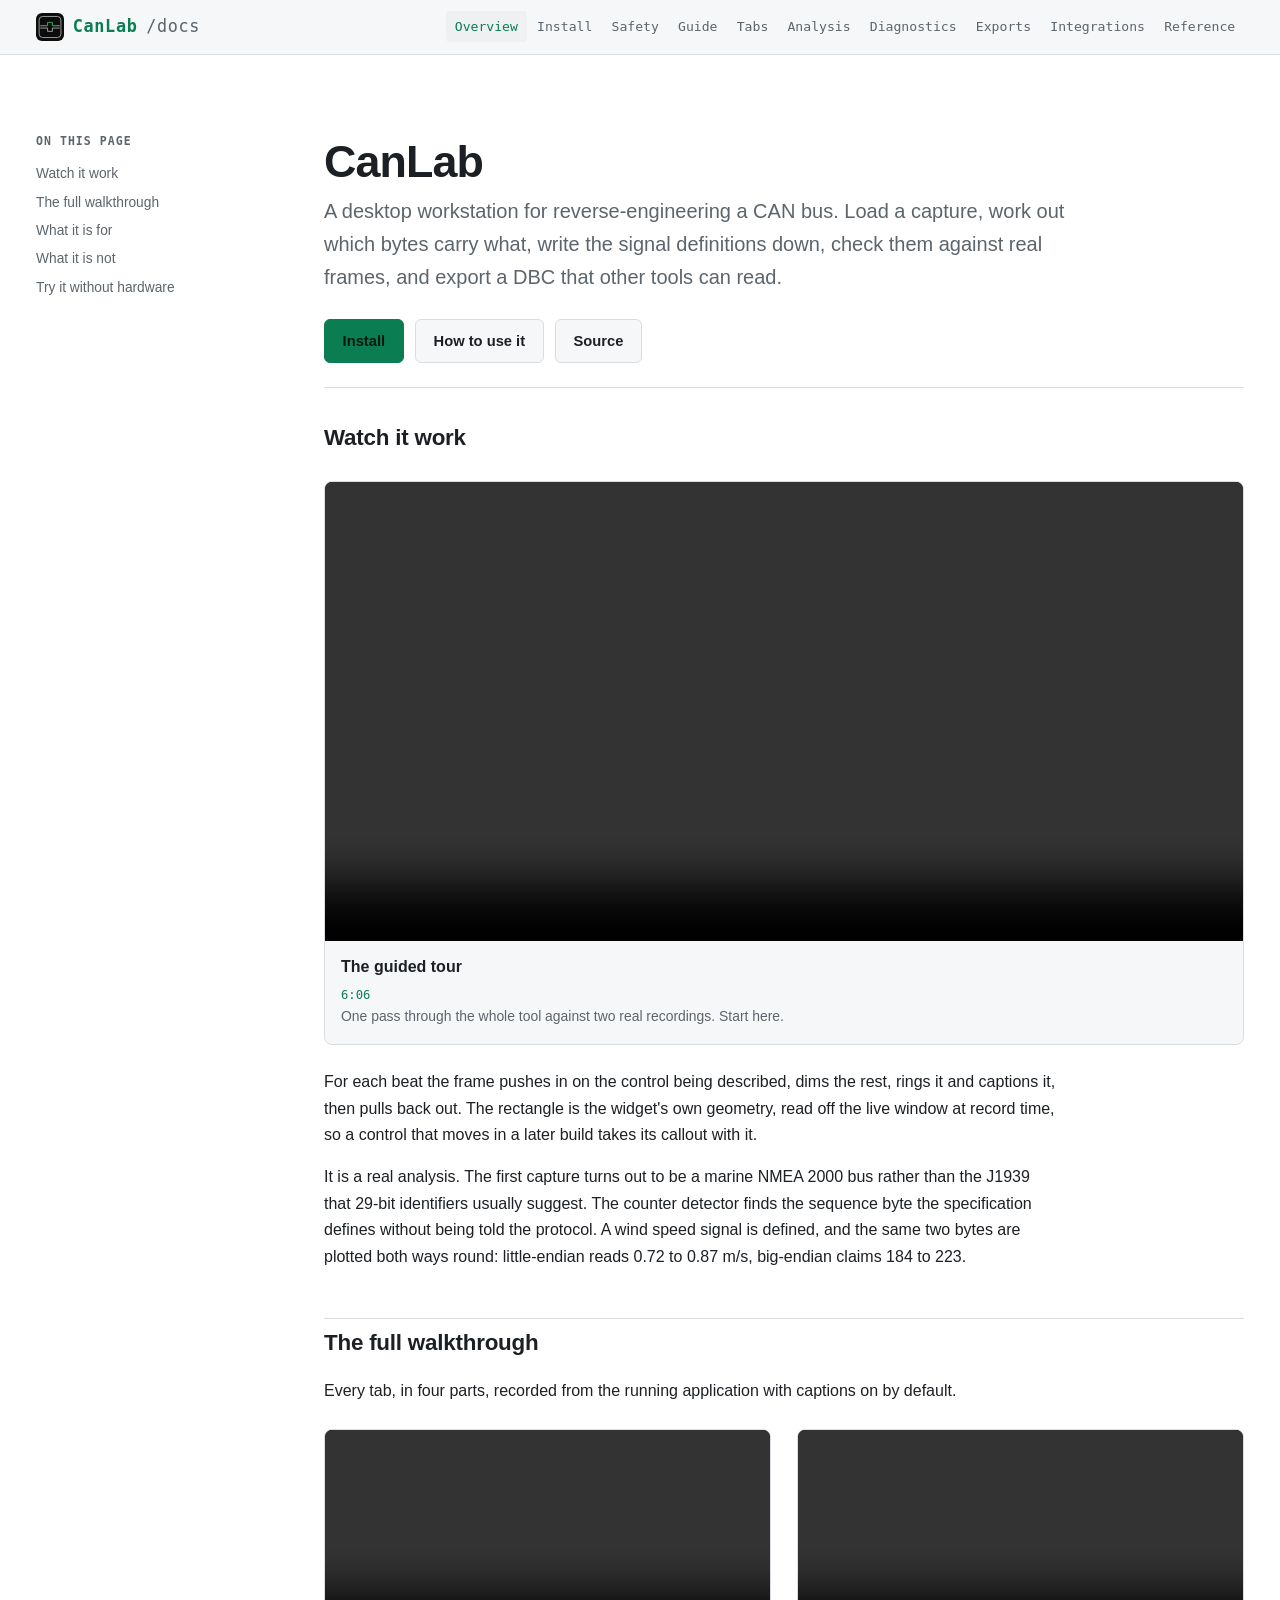
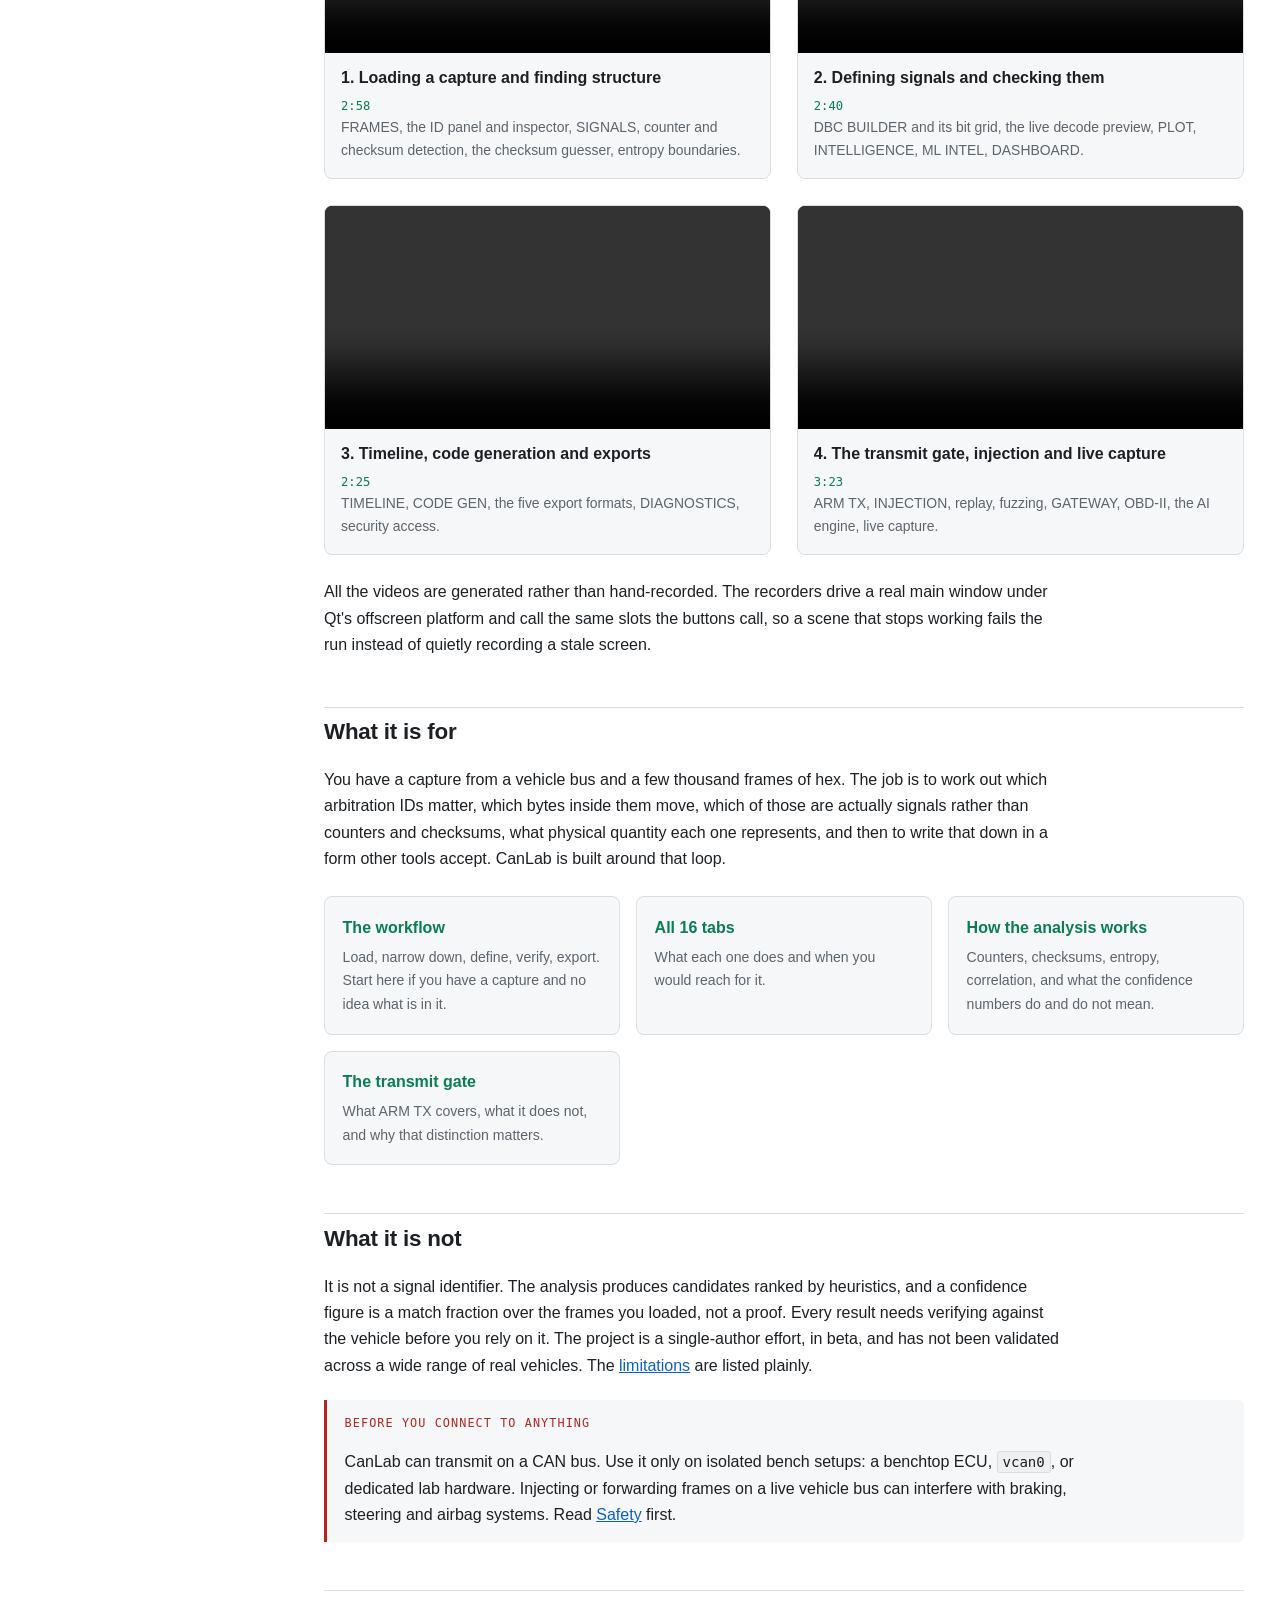
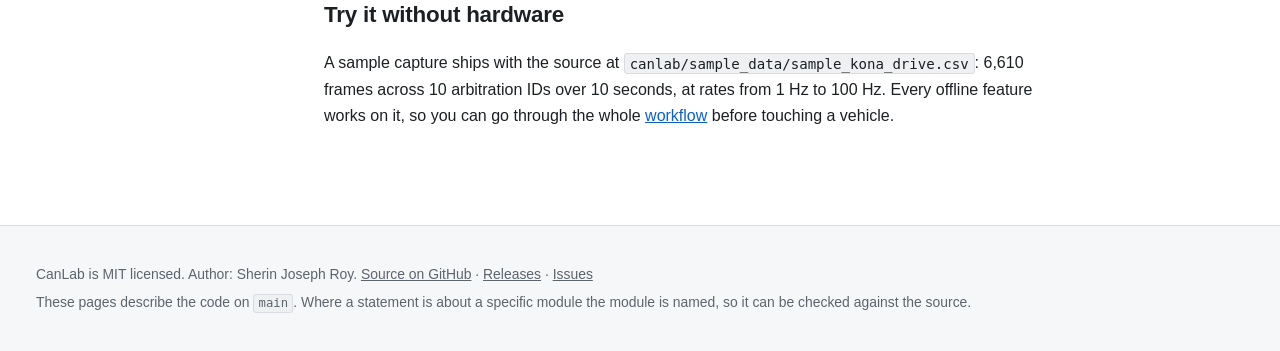
==== commit ba510098: "docs: the tour as a finished demo, with intro, outro, chapters and music - Intro: the logo draws its" ====
--- a/docs/index.html
+++ b/docs/index.html
@@ -48,7 +48,7 @@
   </video>
   <div class="meta">
     <h3>The guided tour</h3>
-    <p class="len">5:34</p>
+    <p class="len">6:06</p>
     <p>One pass through the whole tool against two real recordings. Start
        here.</p>
   </div>
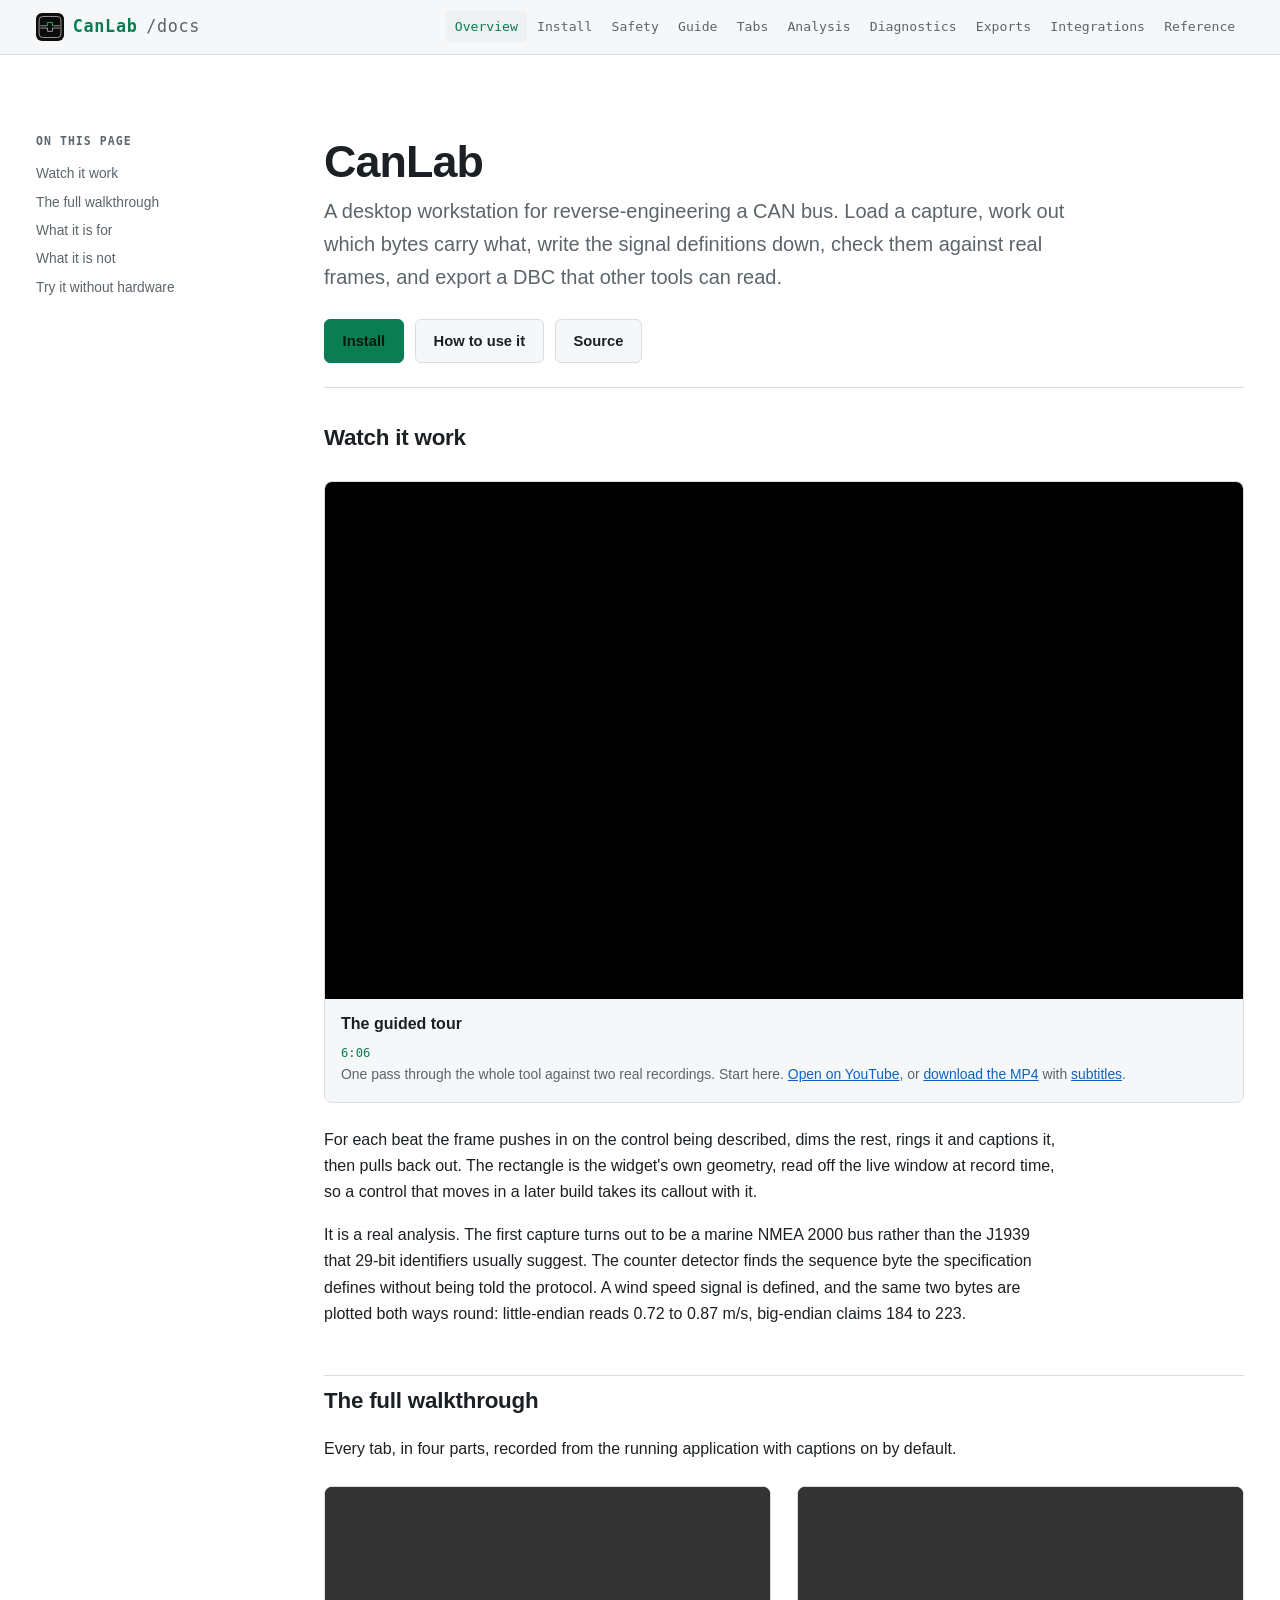
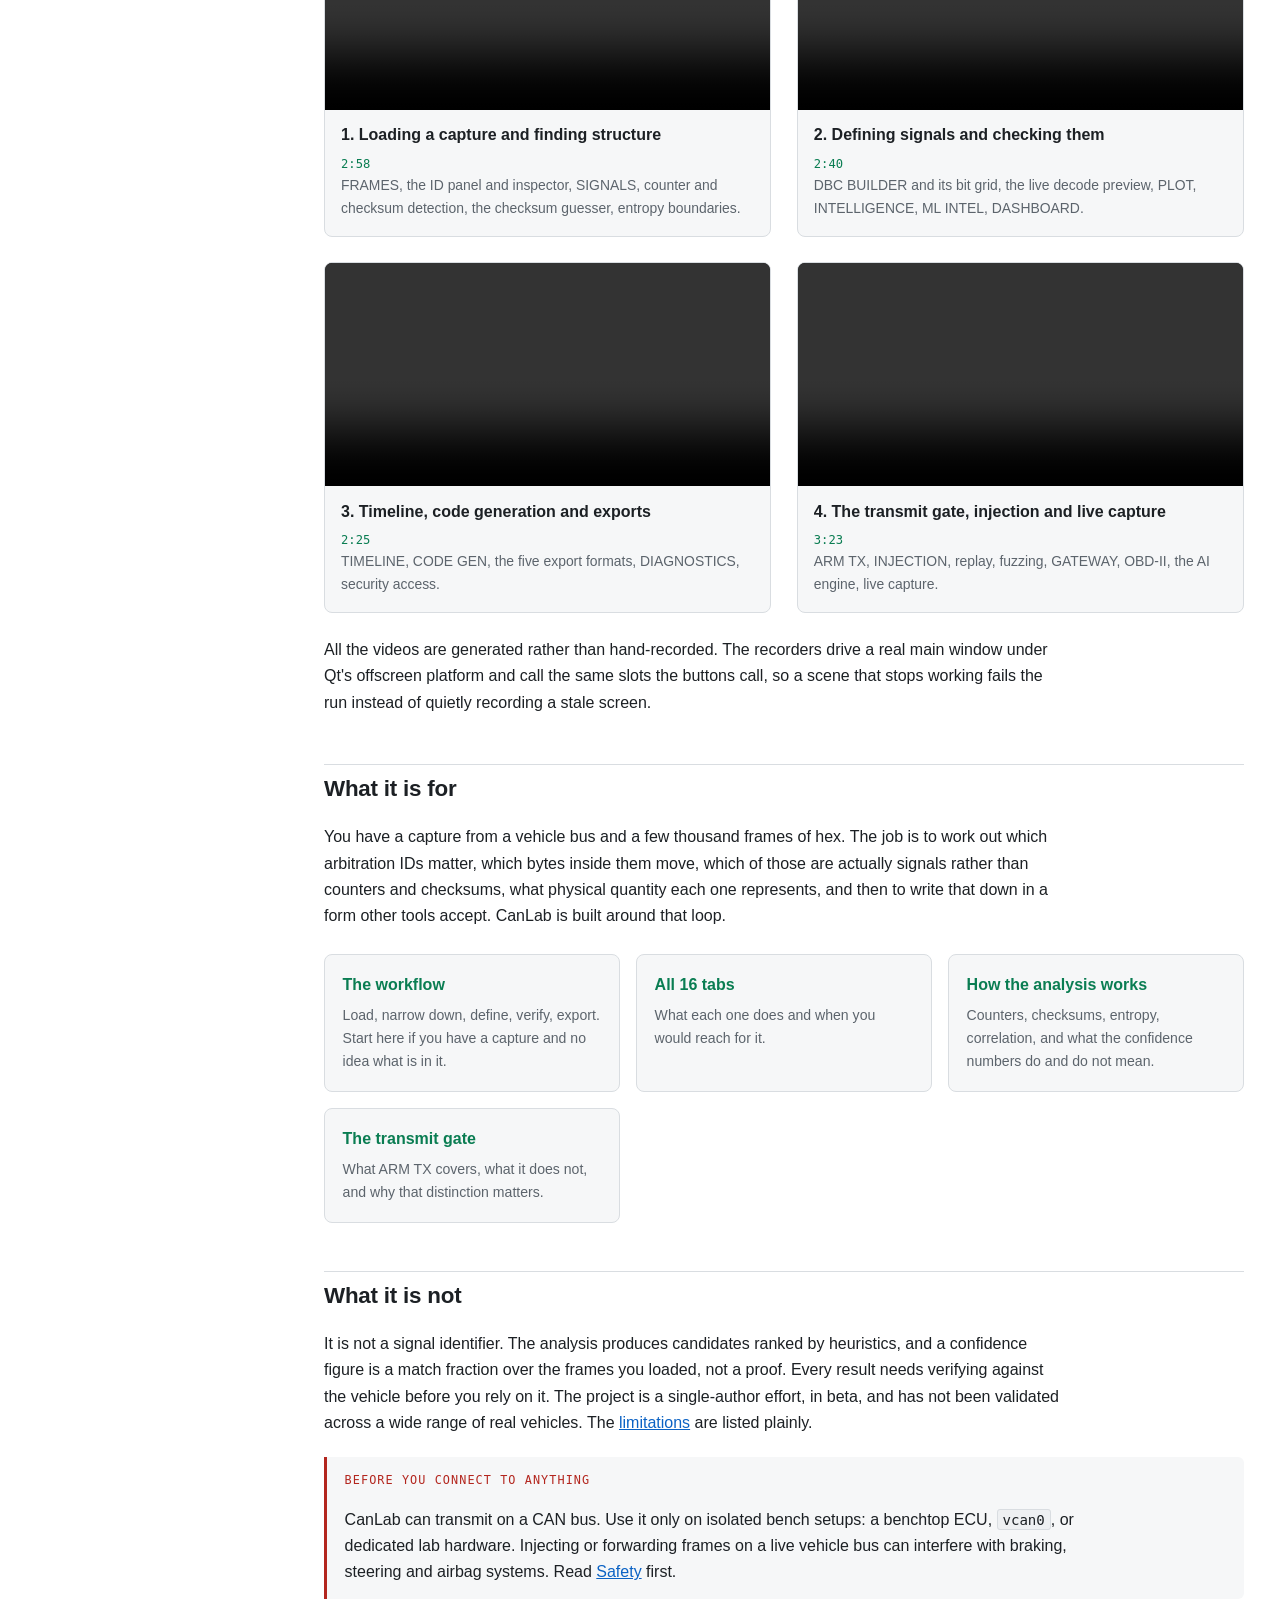
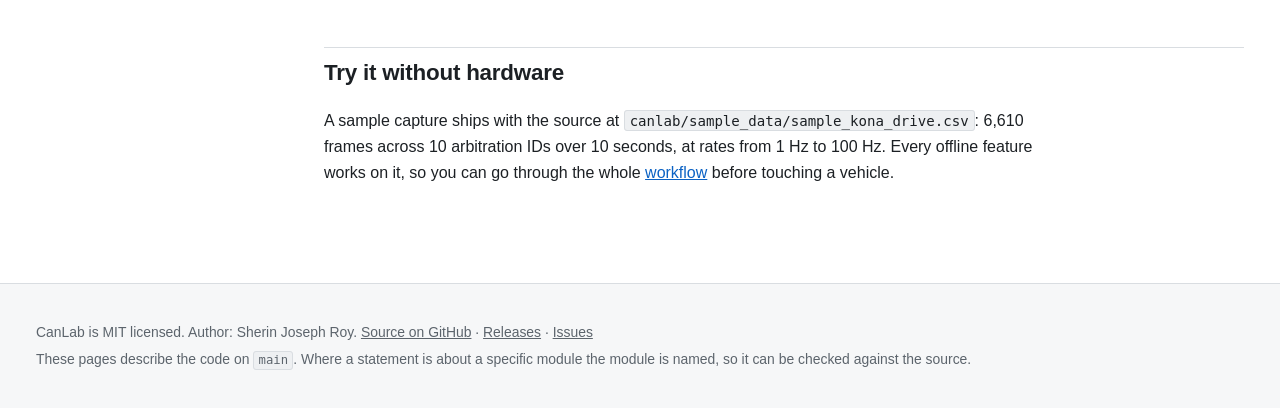
==== commit 247ebb79: "docs: the guided tour on YouTube, embedded on the site and linked from the README The site's front p" ====
--- a/docs/index.html
+++ b/docs/index.html
@@ -39,18 +39,20 @@
 
 <h2 id="watch-it-work">Watch it work</h2>
 <div class="video-card video-feature">
-  <video controls preload="metadata" playsinline>
-    <source src="canlab-tour.mp4" type="video/mp4">
-    <track kind="captions" srclang="en" label="Narration"
-           src="canlab-tour.vtt">
-    Your browser cannot play this video.
-    <a href="canlab-tour.mp4">Download it instead</a>.
-  </video>
+  <div class="yt-frame">
+    <iframe src="https://www.youtube-nocookie.com/embed/nbDBaClN8T8?rel=0"
+            title="CanLab: Reverse-Engineering a CAN Bus from Real Recordings (Guided Tour)"
+            loading="lazy" referrerpolicy="strict-origin-when-cross-origin"
+            allow="accelerometer; clipboard-write; encrypted-media; gyroscope; picture-in-picture; web-share"
+            allowfullscreen></iframe>
+  </div>
   <div class="meta">
     <h3>The guided tour</h3>
     <p class="len">6:06</p>
     <p>One pass through the whole tool against two real recordings. Start
-       here.</p>
+       here. <a href="https://www.youtube.com/watch?v=nbDBaClN8T8">Open on
+       YouTube</a>, or <a href="canlab-tour.mp4">download the MP4</a> with
+       <a href="canlab-tour.srt">subtitles</a>.</p>
   </div>
 </div>
 <p>For each beat the frame pushes in on the control being described, dims the
--- a/docs/assets/site.css
+++ b/docs/assets/site.css
@@ -231,3 +231,5 @@
   border: 1px solid var(--amber); border-radius: 4px; padding: .1rem .45rem;
   display: inline-block; vertical-align: middle;
 }
+.yt-frame { position: relative; width: 100%; aspect-ratio: 16 / 9; background: #000; }
+.yt-frame iframe { position: absolute; inset: 0; width: 100%; height: 100%; border: 0; }
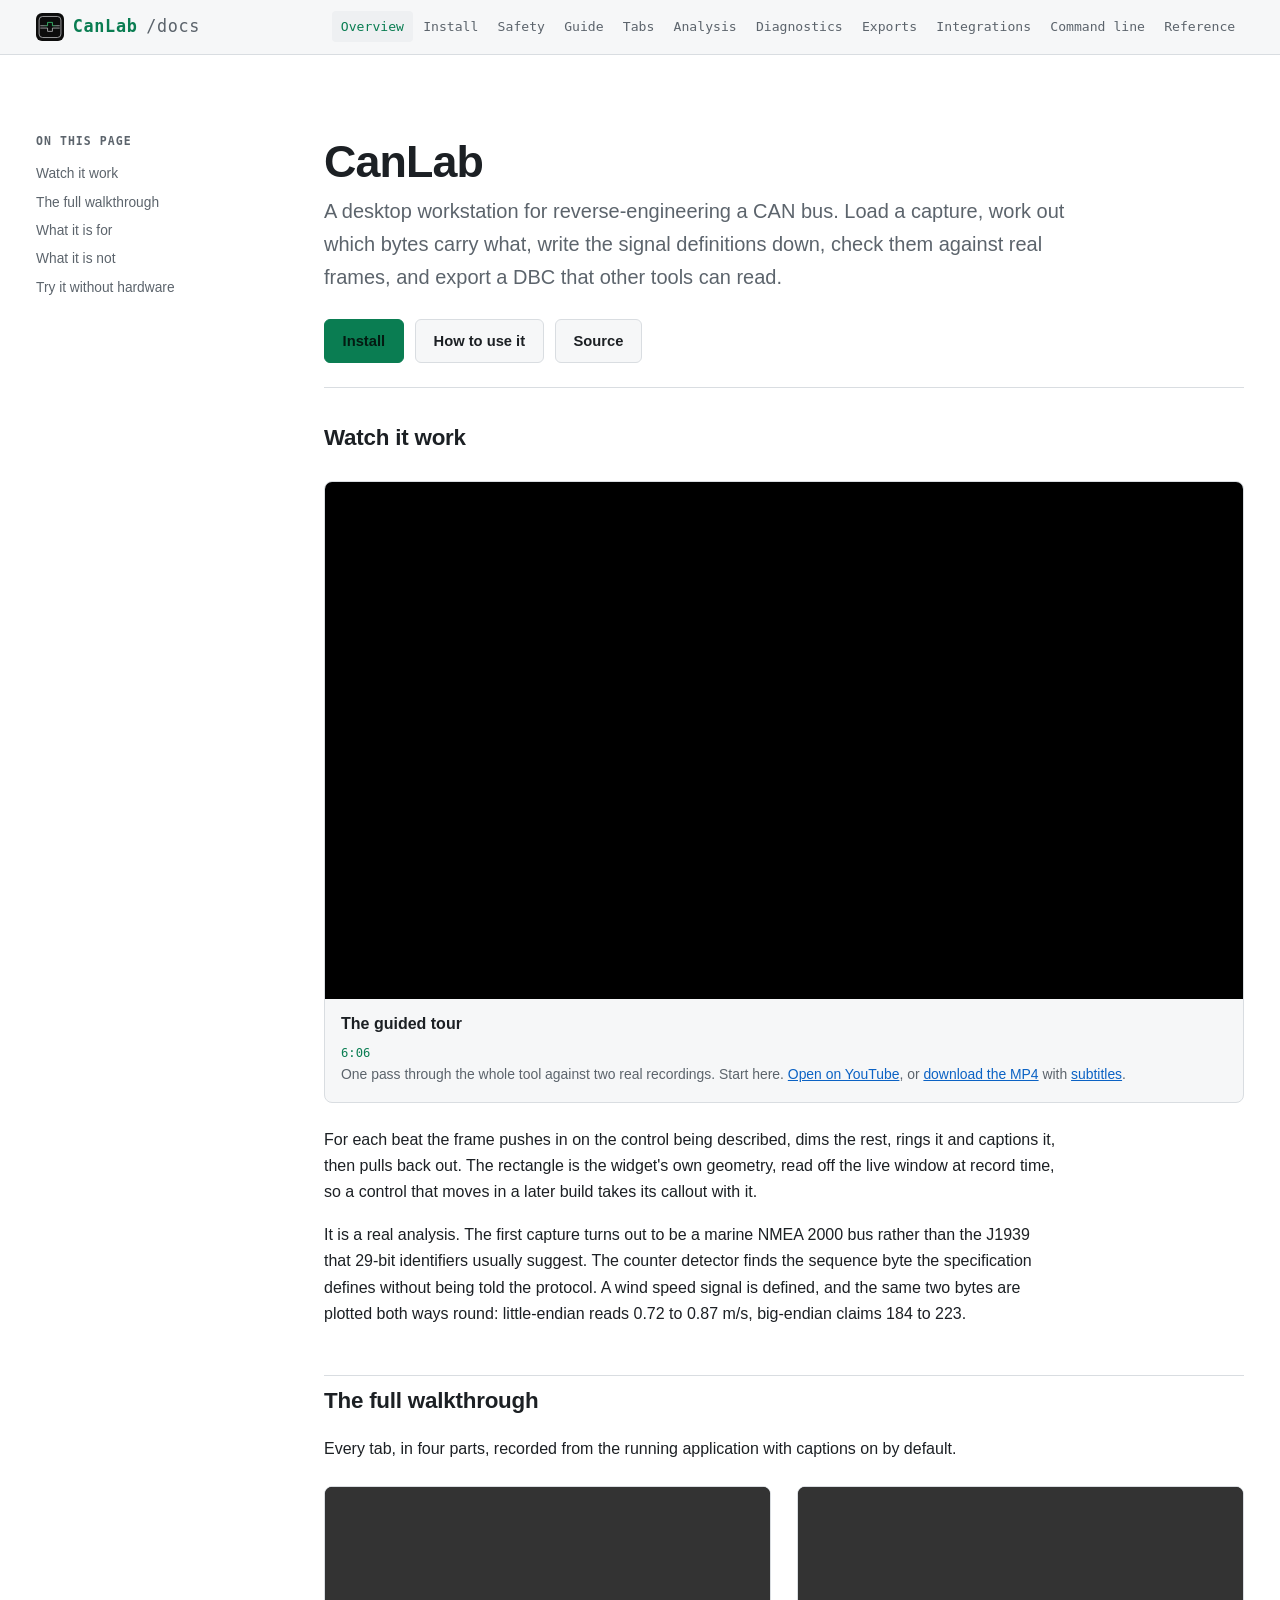
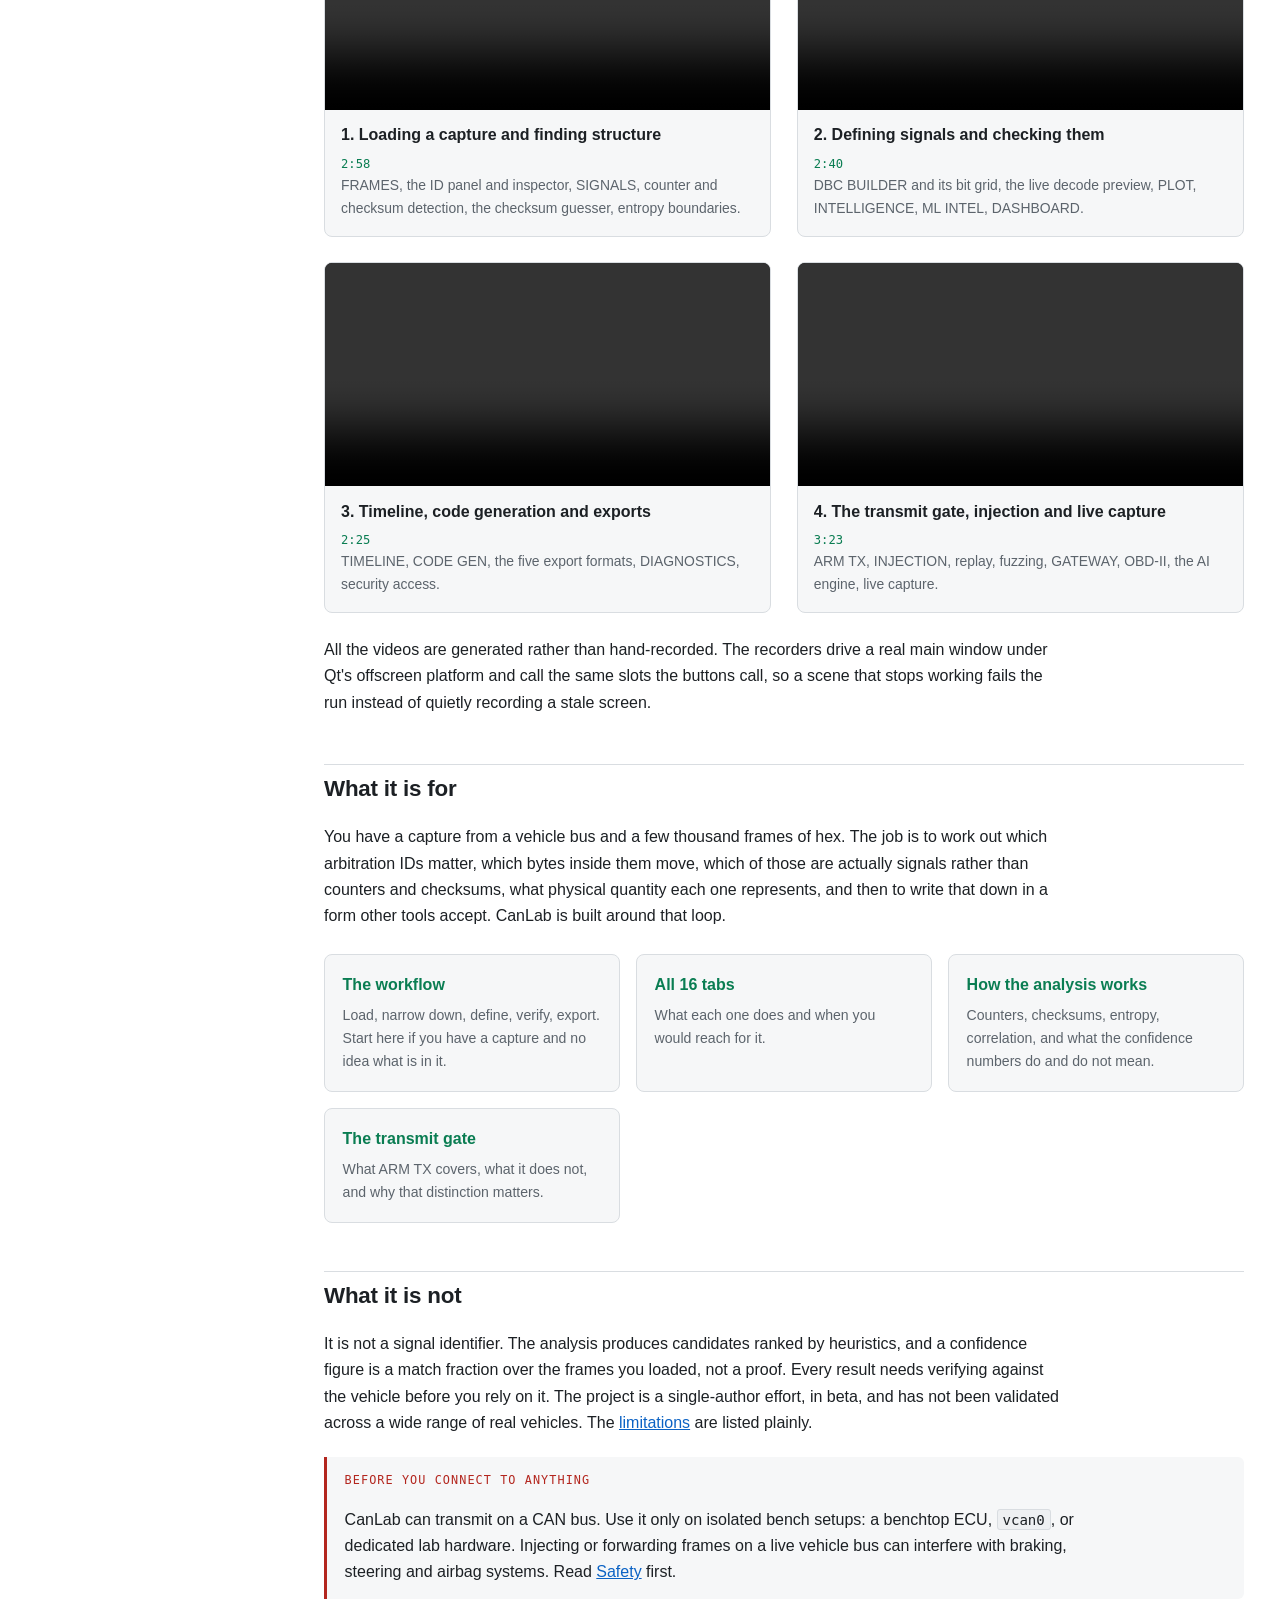
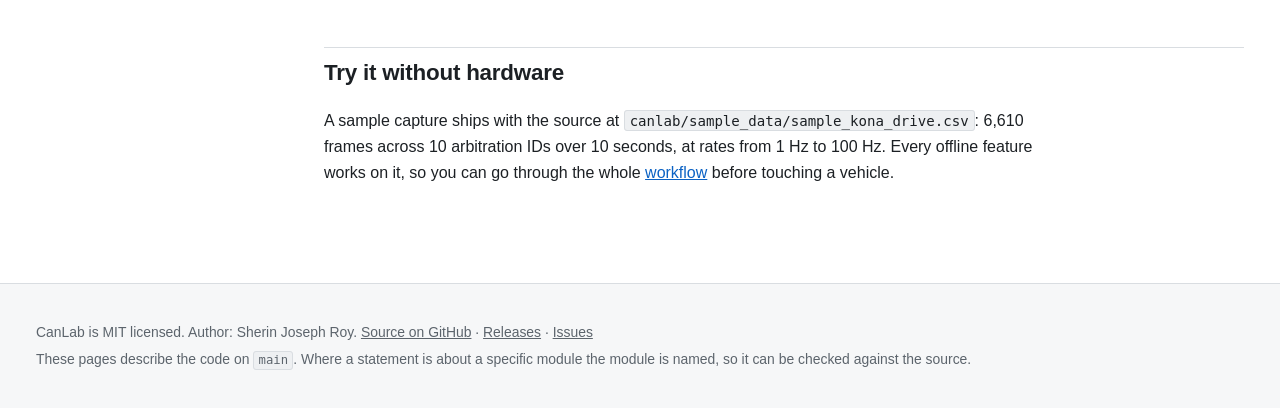
==== commit 6f866f97: "docs: the five features, measured numbers, a command line page README: multi-frame reassembly, repea" ====
--- a/docs/index.html
+++ b/docs/index.html
@@ -16,7 +16,7 @@
 <header class="masthead">
   <div class="masthead-inner">
     <a class="brand" href="index.html"><img src="assets/logo.svg" alt="" width="28" height="28">CanLab<span>/docs</span></a>
-    <nav aria-label="Sections"><a href="index.html" aria-current="page">Overview</a><a href="install.html">Install</a><a href="safety.html">Safety</a><a href="guide.html">Guide</a><a href="tabs.html">Tabs</a><a href="analysis.html">Analysis</a><a href="diagnostics.html">Diagnostics</a><a href="exports.html">Exports</a><a href="integrations.html">Integrations</a><a href="reference.html">Reference</a></nav>
+    <nav aria-label="Sections"><a href="index.html" aria-current="page">Overview</a><a href="install.html">Install</a><a href="safety.html">Safety</a><a href="guide.html">Guide</a><a href="tabs.html">Tabs</a><a href="analysis.html">Analysis</a><a href="diagnostics.html">Diagnostics</a><a href="exports.html">Exports</a><a href="integrations.html">Integrations</a><a href="cli.html">Command line</a><a href="reference.html">Reference</a></nav>
   </div>
 </header>
 <div class="wrap">
